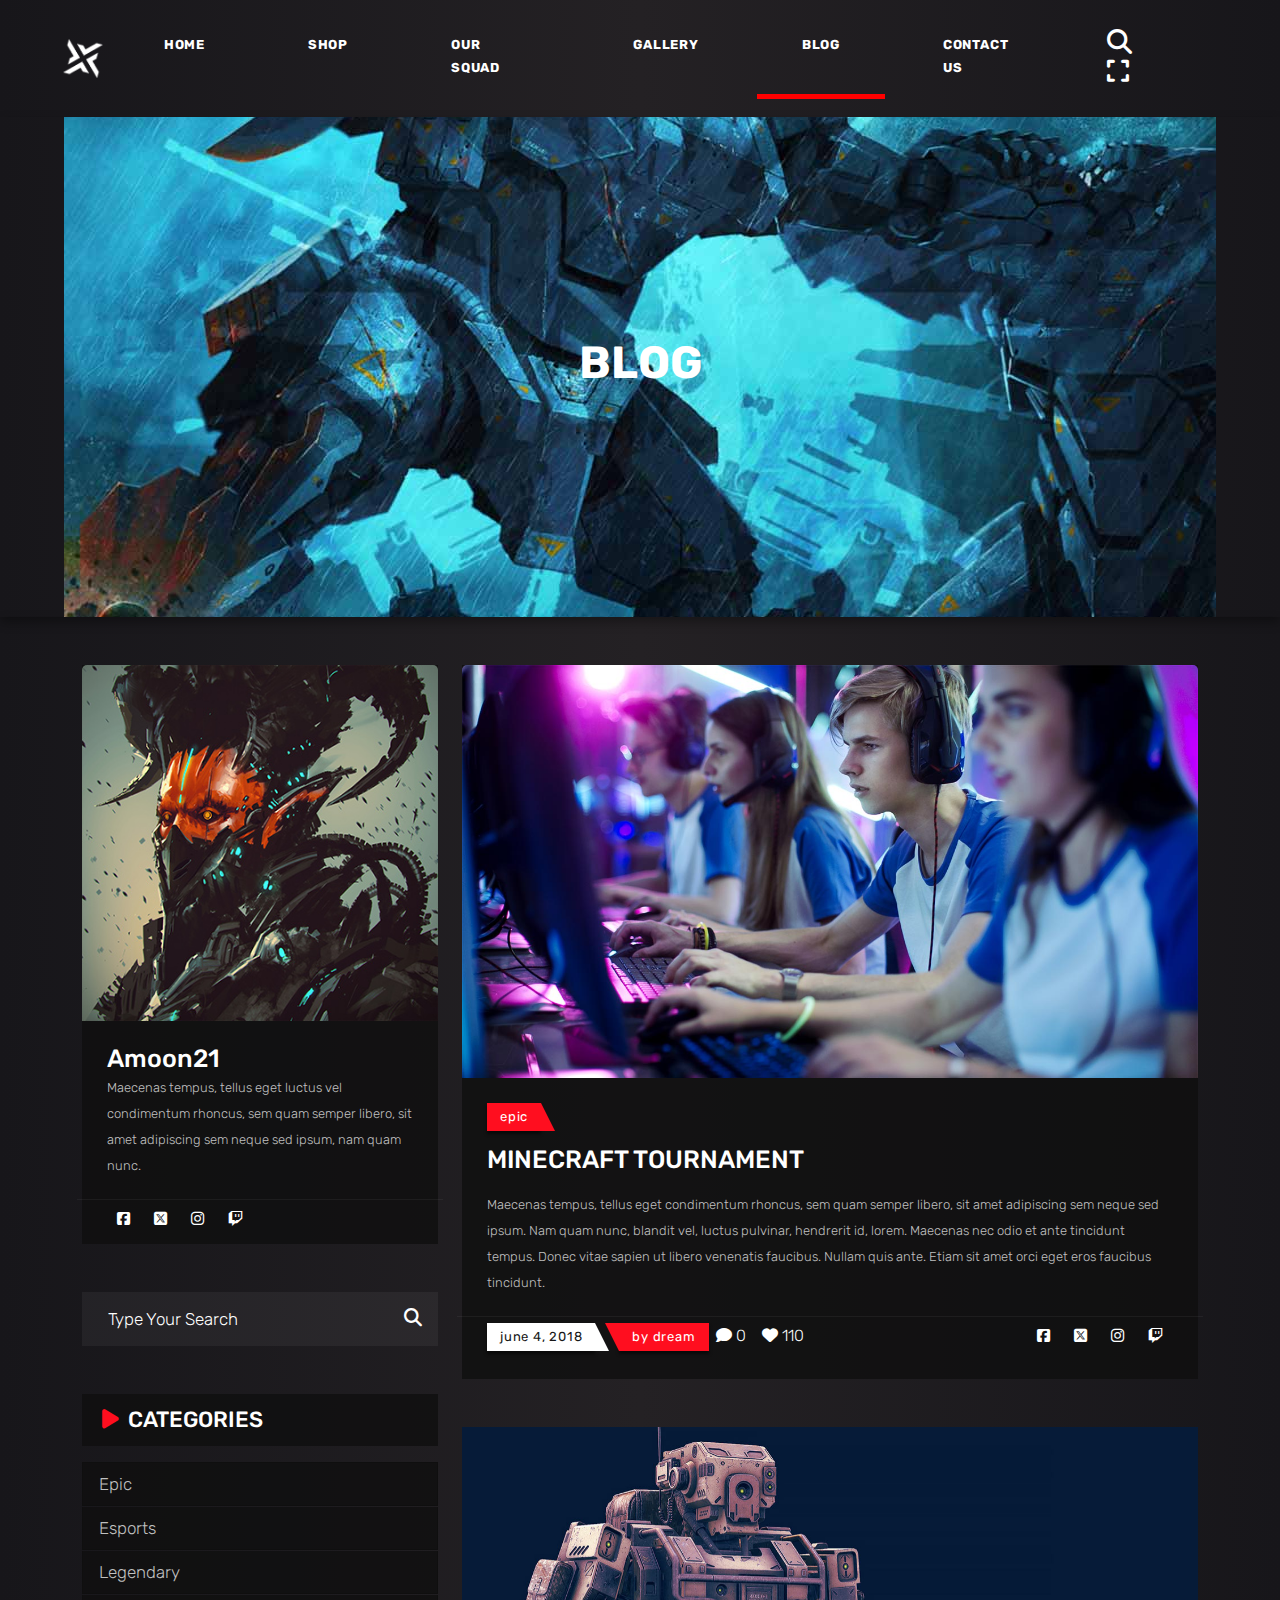
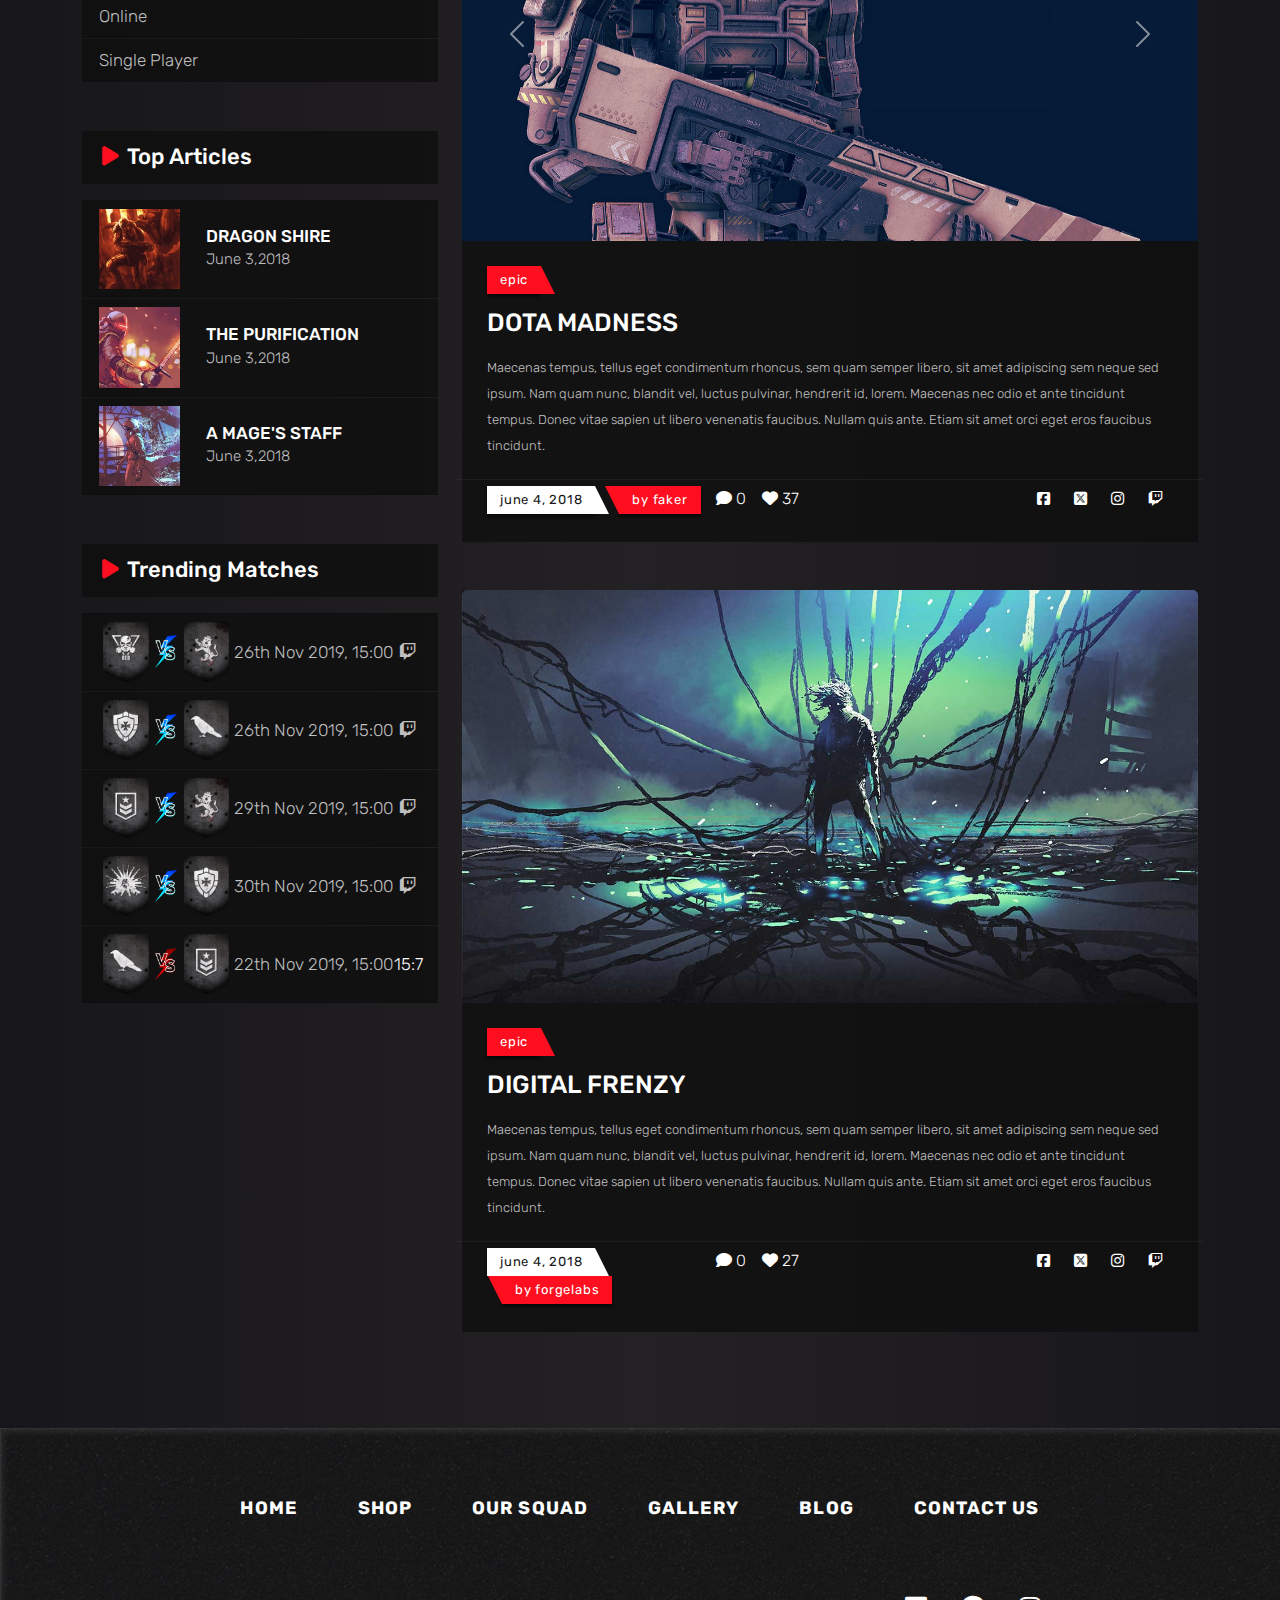
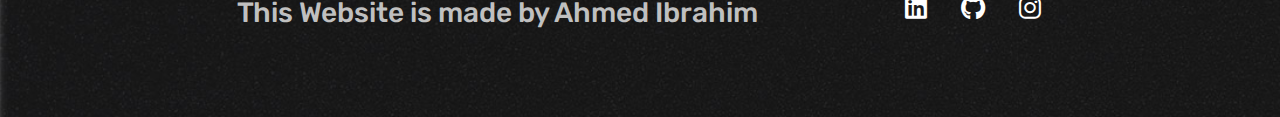
==== blog.html @ 0394d2e0 "Initial commit" ====
<!DOCTYPE html>
<html lang="en">
<head>
    <meta charset="UTF-8">
    <meta name="viewport" content="width=device-width, initial-scale=1.0">
    <meta name="description" content="A website made for every Gamer">
    <meta name="keywords" content="Gaming games Esports VideoGames">
    <link rel="shortcut icon" href="images/Home/logo-header-dark.png" type="image/x-icon">
    <title>Blog-Xcore</title>
    <link rel="stylesheet" href="css/style.css">
</head>
<body>
            <!-- start header -->
            <header class="header" id="header" style="position: static;">
                <nav class="navbar navbar-expand-xl">
                        <a class="navbar-brand" href="index.html">
                            <img src="images/Home/logo-header.png" alt="logo">
                        </a>
                        <button class="navbar-toggler" type="button" data-bs-toggle="collapse"
                            data-bs-target="#navbarSupportedContent" aria-controls="navbarSupportedContent"
                            aria-expanded="false" aria-label="Toggle navigation" id="navbartoggler">
                            <span class="navbar-toggler-icon"></span>
                        </button>
                        <div class="collapse navbar-collapse" id="navbarSupportedContent">
                            <ul class="navbar-nav ms-auto mb-2 mb-lg-0">
                                <li class="nav-item ">
                                    <a class="nav-link active" aria-current="page" href="index.html">Home</a>
                                </li>
                                <li class="nav-item">
                                    <a class="nav-link" href="merch.html">Shop</a>
                                </li>
                                <li class="nav-item">
                                    <a class="nav-link" href="ourteam.html">Our Squad</a>
                                </li>
                                <li class="nav-item">
                                    <a class="nav-link" href="gallery.html">Gallery</a>
                                </li>
                                <li class="nav-item Active">
                                    <a class="nav-link" href="blog.html">BLOG</a>
                                </li>
                                <li class="nav-item">
                                    <a class="nav-link" href="contact.html">contact us</a>
                                </li>
                            </ul>
                            <div class="socail">
                                <a href="#"><i class="fa-solid fa-magnifying-glass" id="Search"></i></a>
                                <a href="#"><i class="fa-solid fa-expand" id="Rotator"></i></a>
                                
                            </div>
                             
                        </div>
                    
                </nav>
            </header>
            <!-- end header -->
    
      <!-- Contact Start -->
        <section class="contact First Second">
            <div class="container-x">
                <div class="container">
                    <div class="head">
                        <div class="row justify-content-center align-items-center">
                            <div class="col">
                                <h2>Blog</h2>
                            </div>
                        </div>
                    </div>
                </div>
            </div>
        </section>
        <!-- Contact End -->


        <!-- Blog Start -->

        <section class="blog py-5">
            <div class="container" id="TheColumn">
                <div class="row">
                    <div class="col-xl-4 col-lg-8 offset-xl-0 offset-lg-2">
                        <div class="members mb-5">
                            <div class="card card-x">
                                <div class="imgholder">
                                    <img src="images/blog/user-img-3.jpg" class="card-img-top" alt="...">
                                </div>
                                
                                <div class="card-body">
                                  <a href="#" class="card-title">Amoon21</a>
                                  <p class="card-text">Maecenas tempus, tellus eget luctus vel condimentum rhoncus, sem quam semper libero, sit amet adipiscing sem neque sed ipsum, nam quam nunc.</p>
                                  <div class="links"><a href="https://www.facebook.com/xXAhmerrasXx/"><i class="fa-brands fa-square-facebook"></i></a>  <a href="https://twitter.com/home"><i class="fa-brands fa-square-x-twitter"></i></a>  <a href="https://www.instagram.com/farres_21/"><i class="fa-brands fa-instagram"></i></a>  <a href="https://www.twitch.tv/"><i class="fa-brands fa-twitch"></i></a></div>
                                </div>
                              </div>

                        </div>

                        <div class="TheSearch mb-5">
                            <input class="search email" type="search" placeholder="type your search">
                            <button type="submit" class="SearchButton"><i class="fa-solid fa-magnifying-glass"></i></button>
                        </div>

                        <div class="Categories">
                            <div class="title">
                                <h3><i class="fa-solid fa-play me-1"></i> CATEGORIES</h3>
                            </div>
                                <div class="body mt-3 mb-5">
                                <ul class="list-group">
                                    <li class="list-group-item">Epic</li>
                                    <li class="list-group-item">Esports</li>
                                    <li class="list-group-item">Legendary</li>
                                    <li class="list-group-item">Online</li>
                                    <li class="list-group-item">Single Player</li>
                                  </ul>
                            </div>
                        </div>
    

                        <div class="Categories Top-Articles">
                            <div class="title">
                                <h3><i class="fa-solid fa-play me-1"></i> Top Articles</h3>
                            </div>

                            <div class="body mt-3 mb-5">
                                <ul class="list-group">
                                    <li class="list-group-item d-flex align-items-center">
                                        <div class="col-3 imghold text-center">
                                            <img src="images/blog/blog-slider-img-1-150x150.jpg" alt="image">
                                        </div>
                                        <div class="col d-flex flex-column justify-content-center text offset-1">
                                            <h4>Dragon Shire</h4>
                                            <p>June 3,2018</p>
                                        </div>

                                    </li>
                                    <li class="list-group-item d-flex align-items-center">
                                        <div class="col-3 imghold text-center">
                                            <img src="images/blog/blog-slider-img-2-150x150.jpg" alt="image">
                                        </div>
                                        <div class="col d-flex flex-column justify-content-center text offset-1">
                                            <h4>The Purification</h4>
                                            <p>June 3,2018</p>
                                        </div>

                                    </li>
                                    <li class="list-group-item d-flex align-items-center">
                                        <div class="col-3 imghold text-center">
                                            <img src="images/blog/blog-slider-img-3-150x150.jpg" alt="image">
                                        </div>
                                        <div class="col d-flex flex-column justify-content-center text offset-1">
                                            <h4>A Mage's Staff</h4>
                                            <p>June 3,2018</p>
                                        </div>

                                    </li>
                                  </ul>
                            </div>

                        </div>

                        <div class="Categories Trending-Matches">
                            <div class="title">
                                <h3><i class="fa-solid fa-play me-1"></i> Trending Matches</h3>
                            </div>

                            <div class="body mt-3 mb-5">
                                <ul class="list-group">
                                    <li class="list-group-item d-flex align-items-center">
                                        <div class="col-2 imghold text-center">
                                            <img src="images/blog/team1-banner.png" alt="image">
                                        </div>
                                        <div class="col-1 imghold text-center">
                                            <img src="images/blog/vs_dark.png" alt="image">
                                        </div>
                                        <div class="col-2 imghold text-center">
                                            <img src="images/blog/team2-banner.png" alt="image">
                                        </div>

                                        <div class="col-6 d-flex flex-column justify-content-center text text-center">
                                            <p>26th Nov 2019, 15:00</p>
                                        </div>

                                        <div class="col text-center">
                                            <i class="fa-brands fa-twitch"></i>
                                        </div>

                                    </li>
                                    <li class="list-group-item d-flex align-items-center">
                                        <div class="col-2 imghold text-center">
                                            <img src="images/blog/team3-banner.png" alt="image">
                                        </div>
                                        <div class="col-1 imghold text-center">
                                            <img src="images/blog/vs_dark.png" alt="image">
                                        </div>
                                        <div class="col-2 imghold text-center">
                                            <img src="images/blog/team4-banner.png" alt="image">
                                        </div>

                                        <div class="col-6 d-flex flex-column justify-content-center text text-center">
                                            <p>26th Nov 2019, 15:00</p>
                                        </div>

                                        <div class="col text-center">
                                            <i class="fa-brands fa-twitch"></i>
                                        </div>

                                    </li>
                                    <li class="list-group-item d-flex align-items-center">
                                        <div class="col-2 imghold text-center">
                                            <img src="images/blog/team7-banner.png" alt="image">
                                        </div>
                                        <div class="col-1 imghold text-center">
                                            <img src="images/blog/vs_dark.png" alt="image">
                                        </div>
                                        <div class="col-2 imghold text-center">
                                            <img src="images/blog/team2-banner.png" alt="image">
                                        </div>

                                        <div class="col-6 d-flex flex-column justify-content-center text text-center">
                                            <p>29th Nov 2019, 15:00</p>
                                        </div>

                                        <div class="col text-center">
                                            <i class="fa-brands fa-twitch"></i>
                                        </div>

                                    </li>
                                    <li class="list-group-item d-flex align-items-center">
                                        <div class="col-2 imghold text-center">
                                            <img src="images/blog/team6-banner.png" alt="image">
                                        </div>
                                        <div class="col-1 imghold text-center">
                                            <img src="images/blog/vs_dark.png" alt="image">
                                        </div>
                                        <div class="col-2 imghold text-center">
                                            <img src="images/blog/team3-banner.png" alt="image">
                                        </div>

                                        <div class="col-6 d-flex flex-column justify-content-center text text-center">
                                            <p>30th Nov 2019, 15:00</p>
                                        </div>

                                        <div class="col text-center">
                                            <i class="fa-brands fa-twitch"></i>
                                        </div>

                                    </li>
                                    <li class="list-group-item d-flex align-items-center">
                                        <div class="col-2 imghold text-center">
                                            <img src="images/blog/team4-banner.png" alt="image">
                                        </div>
                                        <div class="col-1 imghold text-center">
                                            <img src="images/blog/vs_finished.png" alt="image">
                                        </div>
                                        <div class="col-2 imghold text-center">
                                            <img src="images/blog/team7-banner.png" alt="image">
                                        </div>

                                        <div class="col-6 d-flex flex-column justify-content-center text text-center">
                                            <p>22th Nov 2019, 15:00</p>
                                        </div>

                                        <div class="col text-center">
                                            <p style="color: white;">15:7</p>
                                        </div>

                                    </li>

                                  </ul>
                            </div>

                        </div>



                    </div>



                    <div class="col-xl-8">
                        <div class="members members-x mb-5">
                            <div class="card card-x mb-5">
                                <div class="imgholder">
                                    <img src="images/blog/blog-1-img-3.jpg" class="card-img-top" alt="...">
                                </div>
                                
                                <div class="card-body">
                                    <div class="Displayer mb-3">
                                        <a href="#" class="btn btn-primary WATCH-btn" id="Epic">Epic</a>
                                    </div>
                                  <a href="#" class="card-title">MINECRAFT TOURNAMENT</a>
                                  <p class="card-text mt-3">Maecenas tempus, tellus eget condimentum rhoncus, sem quam semper libero, sit amet adipiscing sem neque sed ipsum. Nam quam nunc, blandit vel, luctus pulvinar, hendrerit id, lorem. Maecenas nec odio et ante tincidunt tempus. Donec vitae sapien ut libero venenatis faucibus. Nullam quis ante. Etiam sit amet orci eget eros faucibus tincidunt. </p>
                                  <div class="links bloglinks d-flex">
                                    <div class="Displayer col-xl-4 col-lg-6 mb-3">
                                        <a href="#" class="btn btn-primary WATCH-btn">June 4, 2018</a>
                                        <a href="#" class="btn btn-primary WATCH-btn2">by Dream</a>
                                    </div>
                                    <div class="col-xl-4 col-lg-3 d-flex likes mb-2">
                                        <p class="me-3"><i class="fa-solid fa-comment me-1"></i>0</p>
                                        <p><i class="fa-solid fa-heart me-1"></i>110</p>
                                    </div>
                                    <div class="col-xl-4 col-lg-3 text-end social">
                                        <a href="https://www.facebook.com/xXAhmerrasXx/"><i class="fa-brands fa-square-facebook"></i></a>  <a href="https://twitter.com/home"><i class="fa-brands fa-square-x-twitter"></i></a>  <a href="https://www.instagram.com/farres_21/"><i class="fa-brands fa-instagram"></i></a>  <a href="https://www.twitch.tv/"><i class="fa-brands fa-twitch"></i></a>
                                    </div>
                                </div>
                                </div>
                              </div>

                              <div class="card card-x mb-5">
                                <div class="imgholder">
                                    <div id="carouselExample" class="carousel slide">
                                        <div class="carousel-inner">
                                          <div class="carousel-item active">
                                            <img src="images/blog/blog-1-img-6.jpg" class="d-block w-100" alt="...">
                                          </div>
                                          <div class="carousel-item">
                                            <img src="images/blog/blog-1-img-2.jpg" class="d-block w-100" alt="...">
                                          </div>
                                        </div>
                                        <button class="carousel-control-prev" type="button" data-bs-target="#carouselExample" data-bs-slide="prev">
                                          <span class="carousel-control-prev-icon" aria-hidden="true"></span>
                                          <span class="visually-hidden">Previous</span>
                                        </button>
                                        <button class="carousel-control-next" type="button" data-bs-target="#carouselExample" data-bs-slide="next">
                                          <span class="carousel-control-next-icon" aria-hidden="true"></span>
                                          <span class="visually-hidden">Next</span>
                                        </button>
                                      </div>                                </div>
                                
                                <div class="card-body">
                                    <div class="Displayer mb-3">
                                        <a href="#" class="btn btn-primary WATCH-btn" id="Epic">Epic</a>
                                    </div>
                                  <a href="#" class="card-title">DOTA MADNESS</a>
                                  <p class="card-text mt-3">Maecenas tempus, tellus eget condimentum rhoncus, sem quam semper libero, sit amet adipiscing sem neque sed ipsum. Nam quam nunc, blandit vel, luctus pulvinar, hendrerit id, lorem. Maecenas nec odio et ante tincidunt tempus. Donec vitae sapien ut libero venenatis faucibus. Nullam quis ante. Etiam sit amet orci eget eros faucibus tincidunt. </p>
                                  <div class="links bloglinks d-flex">
                                    <div class="Displayer col-xl-4 col-lg-6 col-md-7 mb-3">
                                        <a href="#" class="btn btn-primary WATCH-btn">June 4, 2018</a>
                                        <a href="#" class="btn btn-primary WATCH-btn2">by FAKER</a>
                                    </div>
                                    <div class="col-xl-4 col-lg-3 col-md-2 d-flex likes mb-2">
                                        <p class="me-3"><i class="fa-solid fa-comment me-1"></i>0</p>
                                        <p><i class="fa-solid fa-heart me-1"></i>37</p>
                                    </div>
                                    <div class="col-xl-4 col-lg-3 text-end social">
                                        <a href="https://www.facebook.com/xXAhmerrasXx/"><i class="fa-brands fa-square-facebook"></i></a>  <a href="https://twitter.com/home"><i class="fa-brands fa-square-x-twitter"></i></a>  <a href="https://www.instagram.com/farres_21/"><i class="fa-brands fa-instagram"></i></a>  <a href="https://www.twitch.tv/"><i class="fa-brands fa-twitch"></i></a>
                                    </div>
                                </div>
                                </div>
                              </div>

                              <div class="card card-x mb-5">
                                <div class="imgholder">
                                    <img src="images/blog/blog-1-img-1.jpg" class="card-img-top" alt="...">
                                </div>
                                
                                <div class="card-body">
                                    <div class="Displayer mb-3">
                                        <a href="#" class="btn btn-primary WATCH-btn" id="Epic">Epic</a>
                                    </div>
                                  <a href="#" class="card-title">DIGITAL FRENZY</a>
                                  <p class="card-text mt-3">Maecenas tempus, tellus eget condimentum rhoncus, sem quam semper libero, sit amet adipiscing sem neque sed ipsum. Nam quam nunc, blandit vel, luctus pulvinar, hendrerit id, lorem. Maecenas nec odio et ante tincidunt tempus. Donec vitae sapien ut libero venenatis faucibus. Nullam quis ante. Etiam sit amet orci eget eros faucibus tincidunt. </p>
                                  <div class="links bloglinks d-flex">
                                    <div class="Displayer col-xl-4 col-lg-6 mb-3">
                                        <a href="#" class="btn btn-primary WATCH-btn">June 4, 2018</a>
                                        <a href="#" class="btn btn-primary WATCH-btn2">by ForgeLabs</a>
                                    </div>
                                    <div class="col-xl-4 col-lg-3 d-flex likes mb-2">
                                        <p class="me-3"><i class="fa-solid fa-comment me-1"></i>0</p>
                                        <p><i class="fa-solid fa-heart me-1"></i>27</p>
                                    </div>
                                    <div class="col-xl-4 col-lg-3 text-end social">
                                        <a href="https://www.facebook.com/xXAhmerrasXx/"><i class="fa-brands fa-square-facebook"></i></a>  <a href="https://twitter.com/home"><i class="fa-brands fa-square-x-twitter"></i></a>  <a href="https://www.instagram.com/farres_21/"><i class="fa-brands fa-instagram"></i></a>  <a href="https://www.twitch.tv/"><i class="fa-brands fa-twitch"></i></a>
                                    </div>
                                </div>
                                </div>
                              </div>


                        </div>

                    </div>
                </div>
            </div>
        </section>

        <!-- Blog End -->


                                    <!-- Footer start -->
                                    <footer>
                                        <div class="container py-5">
                                            <div class="row flex-column align-items-center BigHold">
                                                <div class="col-xxl-8 col-xl-10 -offset-xl-2 offset-lg-0 col-lg-12 mb-3 text-center">
                                                    <div class="links text-center d-flex justify-content-center mb-3">
                                                        <div class="link">
                                                            <a href="index.html">Home</a>
                                                        </div>
                                                        <div class="link">
                                                            <a href="merch.html">Shop</a>
                                                        </div>
                                                        <div class="link">
                                                            <a href="ourteam.html">Our Squad</a>
                                                        </div>
                                                        <div class="link">
                                                            <a href="gallery.html">Gallery</a>
                                                        </div>
                                                        <div class="link">
                                                            <a href="blog.html">Blog</a>
                                                        </div>
                                                        <div class="link">
                                                            <a href="contact.html">Contact Us</a>
                                                        </div>
                                                    </div>
                                                </div>
                            
                                                <div class="col-lg-12 downbord py-3">
                                                    <div class="row justify-content-center">
                                                        <div class="col-lg-8 footext text-center mb-3"> <h3>This Website is made by <a href="https://www.facebook.com/xXAhmerrasXx/">Ahmed Ibrahim</a></h3> </div>
                                                        <div class="col-lg-3 footicon"><a href="https://www.linkedin.com/in/ahmed-ibrahim-167294250/"><i class="fa-brands fa-linkedin"></i></a> <a href="https://github.com/Ahmed-ibrahim21"><i class="fa-brands fa-github"></i></a> <a href="https://www.instagram.com/farres_21/"><i class="fa-brands fa-instagram"></i></a></div>
                                                    </div>
                                                </div>
                                            </div>
                                        </div>
                                    </footer>
                                    <!-- Footer End -->
                            
        








    <script src="js/bootstrap.bundle.min.js"></script>
    <script src="js/wow.min.js"></script>
    <script>
        new WOW().init();
        </script>
    <script src="js/main.js"></script>    
</body>
</html>
---- css/style.css ----
@import url('bootstrap.min.css');
@import url('animate.css');
@import url('https://fonts.googleapis.com/css2?family=Press+Start+2P&family=Rubik:ital,wght@0,300;0,400;0,500;0,600;0,700;0,800;0,900;1,300;1,400;1,500;1,600;1,700;1,800;1,900&display=swap');
@import url('https://cdnjs.cloudflare.com/ajax/libs/font-awesome/6.4.2/css/all.min.css');
@import url('responsive.css');


img{
    width: 100%;
}

body{
    font-family: 'Rubik', sans-serif;
    background: linear-gradient(to right,#17161a, #242124 50% ,#17161a);
        line-height: 26px;
    font-weight: 300;
    color: silver;
}


.container-x {
    width: 75%;
    margin: auto;
}

::selection{
    background-color: red;
    color: black;
}

::-webkit-scrollbar{
    background-color: white;
    width: 5px;
}
::-webkit-scrollbar-thumb{
    background-color: #ff0e1f;
    width: 6px;
}

::-webkit-scrollbar-track{
    background-color: #171717;
}


a{
    text-decoration: none;
}

.header {
    background-color: transparent;
    padding: 10px 63px;
    position: absolute;
    top: 0;
    left: 0;
    right: 0;
    z-index: 11;
}
.header .navbar .navbar-brand img {
    max-width: 40px;
}

.navbar-expand-xl .navbar-nav{
    height: 100%;
}

.navbar-expand-xl .navbar-nav .nav-item{
    padding: 15px;
    margin-right: 13px;
    transition: all .7s;
    border-width: thick;
    border-bottom: 5px solid transparent;
}

.navbar-expand-xl .navbar-nav .Active{
    border-bottom: 5px solid red;

}



.navbar-expand-xl .navbar-nav .nav-item:hover{
    border-color: red;
}

.navbar-expand-xl .navbar-nav .nav-link {
    color: #fff;
    font-size: 13px;
    font-weight: 500;
   padding: 0 30px;
   line-height: 23px;
   letter-spacing: 0.06em;
   text-transform: uppercase;
   height: 100%;
   font-weight: 700;
}
.header .navbar .socail a{
    color: #fff;
    padding: 0 20px;
    font-size: 25px;
}

#Search{
    transition: all .8s;
}

#Rotator {
    transition: all .8s;
}

#Search:hover{
    color: red;
}

#Rotator:hover{
    transform: rotateZ(-180deg);
}

/* Home sec */



.home {
    height: 100vh;
    background-image: url(../images/Home/1.jpg);
    background-size: cover;
    display: flex;
    align-items: center;
    justify-content: center;
    position: relative;
    z-index: 1;
}

.home .textHome {
    text-align: center;
    color: #fff;
}
.home .textHome h1 {
    text-transform: uppercase;
    font-size: 100px;   
    font-weight: 700;
}

.home .textHome img{
    max-width: 18%;


}
.home .textHome p {
    font-size: 18px;
    margin: 10px 0;
}

.home .textHome .main-btn{
    color: #fff;
    background-color: #ff0e1f;
    border: 1px solid transparent;
    font-size: 13px;
    line-height: 2em;
    letter-spacing: .06em;
    font-weight: 700;
    text-transform: uppercase;
    padding: 13px 46px;
    cursor: pointer;
    position: relative;
    border-radius: 0;
    box-shadow: 0 3px 3px 0 rgba(1,1,1,.55);
    margin-top: 25px;
    transition: all .5s;
}


 
.home .textHome .main-btn::before {
    content: "";
    position: absolute;
    top: -1px;
    left: -15px;
	width: 0;
	height: 0;
	border-top: 54px solid #ff0e1f;
	border-left: 15px solid transparent;
    transition: all .5s;
}
 
.home .textHome .main-btn::after {
    content: "";
    position: absolute;
    top: -1px;
    right: -15px;
	width: 0;
	height: 0;
	border-top: 54px solid #ff0e1f;
	border-right: 15px solid transparent;
    transition: all .5s;
}

.home .textHome .main-btn:hover{
    filter: drop-shadow(3px 3px 20px rgba(255, 14, 31, .7));}
.home .textHome .main-btn:hover::before{
    filter: drop-shadow(3px 3px 20px rgba(255, 14, 31, .7));
}

.home .textHome .main-btn:hover::after{
    filter: drop-shadow(3px 3px 20px rgba(255, 14, 31, .7));

}

/* dangerzone sec */
section{
    box-shadow: 0 5px 10px 0 rgba(0,0,0,.35);
}

.dangerzone .container-x{
    background-image: url(../images/Home/h3-parallax-img-1.jpg);
    background-position: 50% center;
    background-size: cover;
    background-repeat: no-repeat;
    background-color: transparent;
    background-attachment: fixed;
    overflow: hidden;
}
.dangerzone .title h3{
    color: #fff;
    font-weight: 700;
    text-transform: uppercase;
    font-size: 54px;
    line-height: 1.11em;
}

.dangerzone .body p{
    margin-top: 18px;
    display: block;
    font-size: 17px;
    margin: 25px 0px;
}

.dangerzone .buttons .danger-btn{
    color: #fff;
    background-color: #ff0e1f;
    border: 1px solid transparent;
    font-size: 13px;
    padding: 13px 44px;
    font-weight: 700;
    text-transform: uppercase;
    transition: .5s cubic-bezier(.22,.61,.36,1);
}

.dangerzone .container-x .offset-2x{
    padding-top: 210px !important;
    padding-bottom: 220px !important;
}

.dangerzone .buttons .danger-btn:hover {
    filter: drop-shadow(3px 3px 20px rgba(255, 14, 31, .7));
}

.dangerzone .buttons #Downloadbtn{
    background-color: transparent;
    color: #ff0e1f ;
    border-color: #ff0e1f;
    transition: all .5s;
}

.dangerzone .buttons #Downloadbtn:hover{
    filter: drop-shadow(3px 3px 20px rgba(255, 14, 31, .7));
    color: white;
    background-color: #ff0e1f;
}
/* watchanlearn */

.watchanlearn .container-x{
    background-image: url(../images/Home/h3-parallax-img-2.jpg);
    background-position: 50% center;
    background-size: cover;
    background-repeat: no-repeat;
    background-color: transparent;
    background-attachment: fixed;
    overflow: hidden;
}

.watchanlearn .title h3{
    color: #fff;
    font-weight: 700;
    text-transform: uppercase;
    font-size: 54px;
    line-height: 1.11em;
}


.watchanlearn .container-x .coco{
    padding-top: 147px !important;
    padding-bottom: 174px !important;
    margin-right: 13.33333%;
    padding-left: 0 !important;
     padding-right: 0 !important;
}

.watchanlearn .body{
    background-color: #00000032;
}

.watchanlearn .links .WATCH-btn{
    color: #fff;
    background-color: #17161a;
    border: 1px solid transparent;
    font-size: 13px;
    line-height: 2em;
    letter-spacing: .06em;
    font-weight: 700;
    text-transform: uppercase;
    padding: 13px 46px;
    cursor: pointer;
    position: relative;
    border-radius: 0;
    box-shadow: 0 3px 3px 0 rgba(1,1,1,.55);
    transition: all .5s;
}

.watchanlearn .links .WATCH-btn2{
    margin-left: 13px !important;
}

.watchanlearn .btn-group{
    display: block !important;
}



 
.watchanlearn .links .WATCH-btn2::before {
    content: "";
    position: absolute;
    top: -1px;
    left: -15px;
	width: 0;
	height: 0;
	border-top: 54px solid #17161a;
	border-left: 15px solid transparent;
    transition: all .5s;
}
 
.watchanlearn .links .WATCH-btn::after {
    content: "";
    position: absolute;
    top: -1px;
    right: -15px;
	width: 0;
	height: 0;
	border-bottom: 54px solid #17161a;
	border-right: 15px solid transparent;
    transition: all .5s;

}

.watchanlearn .links .active{
    background-color: #ff0e1f;
}

.watchanlearn .links .active::after{
    border-bottom-color: #ff0e1f;
}


.watchanlearn .links .WATCH-btn:hover{
    background-color: #ff0e1f;
}

.watchanlearn .links .WATCH-btn2:hover::before{
    border-top-color:  #ff0e1f;
}

.watchanlearn .links .WATCH-btn:hover::after{
    border-bottom-color: #ff0e1f;
}
.watchanlearn .Displayer .imgHolder{
    position: relative;
}

.watchanlearn .iconawy{
    color: #fff;
    font-size: 64px;
    line-height: 1;
    background-color: transparent;
    position: absolute;
    z-index: 1;
    left: 50%;
    top: 40%;
}

.watchanlearn .Displayer .text{
    position: absolute;
    bottom: 0;
    left: 0;
    color: white;
    background-color: rgba(0, 0, 0, 0.508);
    z-index: 1;
    height: 40%;
    width: 66%;
    padding: 30px;

}

.watchanlearn .Displayer .text h3{
   margin: 0 0 10px;
   color: #fff;
   font-weight: 700;
   font-size: 22px;
    line-height: 1.36em;
    position: relative;
    transition: all .5s;
}

.watchanlearn .Displayer .text h3::before{
    content: '';
    position: absolute;
    bottom: calc(50% - 1px);
    height: 3px;
    width: 18px;
    left: -30px;
    background-color: #ff0e1f;
    transform: skewX(15deg);
    opacity: 0;
    transition: all .5s;
}

.watchanlearn .Displayer{
    overflow: hidden;
}

.watchanlearn .Displayer:hover .text h3::before{
    opacity: 1;
}

.watchanlearn .Displayer:hover .text h3{
    transform: translateX(30px);
}

.watchanlearn .Displayer .imgHolder a img{
    transition: all .5s;
}


.watchanlearn .Displayer:hover .imgHolder a img{
    transform: scale(1.1);
}

.watchanlearn .Displayer .WATCH-btn,.WATCH-btn2{
    color: #171717;
    background-color: #fff;
    border: 1px solid transparent;
    font-size: 13px;
    margin-right: 5px;
    padding: 0 12px;
    line-height: 2em;
    letter-spacing: .06em;
    text-transform: lowercase;
    cursor: pointer;
    position: relative;
    border-radius: 0;
    box-shadow: 0 3px 3px 0 rgba(1,1,1,.55);
    transition: all .5s;
}

.watchanlearn .Displayer .WATCH-btn2{
    margin-left: 15px !important;
    color: #fff;
    background-color: #ff0e1f;
}



 
.watchanlearn .Displayer .WATCH-btn2::before {
    content: "";
    position: absolute;
    top: -1px;
    left: -15px;
	width: 0;
	height: 0;
	border-top: 28px solid #ff0e1f;
	border-left: 14px solid transparent;
    transition: all .5s;
}
 
.watchanlearn .Displayer .WATCH-btn::after {
    content: "";
    position: absolute;
    top: -1px;
    right: -15px;
	width: 0;
	height: 0;
    border-bottom: 28px solid #fff;
    border-right: 14px solid transparent;
    transition: all .5s;
}


.watchanlearn .Displayer .WATCH-btn2:hover{
    border-color: #ff0e1f;
}

/* dear section */

.dear .row{
    padding: 262px 90px 268px !important;
}

.dear .container-x
{
    background-image: url(../images/Home/h3-parallax-img-3.jpg);
    background-position: 50% center;
    background-size: cover;
    background-repeat: no-repeat;
    background-color: transparent;
    background-attachment: fixed;
    overflow: hidden;
        box-shadow: 0 5px 10px 0 rgba(0,0,0,.35);
}

.dear .title h3{
    color: #fff;
    font-weight: 700;
    text-transform: uppercase;
    font-size: 80px;
    line-height: 1.05em;
}

.dear .imgholder{
    text-align: center;
}

.dear .imgholder img{
    width: 15%;
    text-align: center;
}

.dear .body p{
    color: #ffffff;
    margin-top: 17px;
    font-size: 17px;
    margin: 25px 0 0;
}

/* news section */


.news{
    padding: 200px 0;
}


.news .email{
    padding: 16px 25px;
    font-family: Rubik,sans-serif;
    font-size: 17px;
    line-height: 20px;
    font-weight: inherit;
    color: #fff;
    background-color: rgba(255,255,255,.05);
    border: 1px solid transparent;
    border-radius: 0;
    outline: 0;
    cursor: text;
    transition: border-color .2s ease-in-out;
}

.news .email::placeholder{
    color: #fff;
    text-transform: capitalize;
    font-size: 17px;
}

.news .email:focus{
    border-color: transparent;
    border-bottom-color: #ff0e1f;
    box-shadow: none;
}

.news .Subscribe:active{
    background-color: #ff0e1f;
    border-color: #ff0e1f;
}


.news .head h2{
    margin: 20px 0;
    color: #fff;
    font-weight: 700;
    text-transform: uppercase;
    font-size: 54px;
    line-height: 1.11em;
}

.news .Subscribe{
    position: relative;
    display: inline-block;
    vertical-align: middle;
    width: auto;
    margin: 0;
    font-family: inherit;
    font-size: 13px;
    line-height: 2em;
    letter-spacing: .06em;
    font-weight: 700;
    text-transform: uppercase;
    border-radius: 0;
    padding: 13px 44px;
    color: #fff;
    background-color: #ff0e1f;
    border: 1px solid transparent;
    cursor: pointer;
    transition: .5s cubic-bezier(.22,.61,.36,1);
}

.news .Subscribe:hover{
    filter: drop-shadow(3px 3px 20px rgba(255, 14, 31, .7));
}

/* specs section */

.specs .container-x{
    background-image: url(../images/Home/h3-parallax-img-4.jpg);
    background-position: 50% center;
    background-repeat: no-repeat;
    background-color: transparent;
    background-attachment: fixed;
    overflow: hidden;
}
.specs .offset-1{
    padding-top: 200px !important;
    padding-bottom: 200px !important; 
}

.specs .btn-group{
    position: relative !important;
    display: inline-flex !important;
    vertical-align: middle !important;
}

#TheCollapesd {
    background-color: #00000032 !important;
    padding: 40px 38px 54px !important;
    border-radius: 0;
    line-height: 26px;
    font-weight: 300;
}

.specs .title h3{
    font-size: 45px;
    line-height: 1.13em;
}

/* --------------Contact Page------------------- */

.contact .container-x{
    height: 500px;
    background-image: url(../images/contact/p3-title-img-1.jpg);
    background-position: center;
    background-attachment: fixed;
    background-repeat: no-repeat;
    background-position-y: top;
}

.contact .container{
    height: 100%;
}

.contact .container .head{
    height: 100%;
}

.contact .container .head .row{
    height: 100%;
}



.contact .head h2{
    text-align: center;
    color: #fff;
    font-weight: 700;
    text-transform: uppercase;
    font-size: 45px;
    line-height: 1.13em;
}



/* section 2 contact page */

.question {
    box-shadow: none;
}

.question .left-half h3{
    color: #fff;
    font-weight: 700;
    text-transform: uppercase;
    font-size: 35px;
    line-height: 1.17em;
}

.question .left-half img{
    width: 30%;
}

.question .left-half h4{
    font-size: 13px;
    line-height: 26px;
    font-weight: 300;
    text-transform: lowercase;
    color: rgba(255,255,255,0.3);
}

.question .left-half .row a i{
    padding: 0 15px;
    color: #fff;
    transition: all .5s;
}

.question .left-half .row a i:hover{
    color: #ff0e1f;
}


.question .danger-btn{
    width: 100%;
    color: #fff;
    background-color: #ff0e1f;
    border: 1px solid transparent;
    font-size: 13px;
    padding: 13px 44px;
    font-weight: 700;
    text-transform: uppercase;
    transition: .5s cubic-bezier(.22,.61,.36,1);
}

.question .danger-btn:hover {
    filter: drop-shadow(3px 3px 20px rgba(255, 14, 31, .7));
}


.question .email{
    padding: 16px 25px;
    font-family: Rubik,sans-serif;
    font-size: 17px;
    line-height: 20px;
    font-weight: inherit;
    color: #fff;
    background-color: rgba(255,255,255,.05);
    border: 1px solid transparent;
    border-radius: 0;
    outline: 0;
    cursor: text;
    transition: border-color .2s ease-in-out;
}

.question .email2{
    height: 160px;
}


.question .email::placeholder{
    color: #fff;
    text-transform: capitalize;
    font-size: 17px;
}

.question .email:focus{
    border-color: transparent;
    border-bottom-color: #ff0e1f;
    box-shadow: none;
}

.question .Subscribe:active{
    background-color: #ff0e1f;
    border-color: #ff0e1f;
}

/* map section */

.map {
    box-shadow: none;
}

.map iframe{
    width: 100%;
    height: 500px;
}

.map .map2{
    -webkit-filter: brightness(70%);
    -moz-filter : grayscale(100%);
    -o-filter : grayscale(100%);
    filter: grayscale(100%);
}

 /* Our Squad Page */

 .Squad .container-x{
        height: 500px;
        background-image: url(../images/OurSquad/p5-title-img-1.jpg);
        background-position: center;
        background-attachment: fixed;
        background-repeat: no-repeat;
        background-position-y: top;
 }

 .members .card{
    border: none;
    background: rgba(15,15,15,.8);
    border-radius: 0;
    width: 90%;
 }

 .members .card .card-body{
    padding: 25px;
    padding-bottom: 3px;
 }

 .members .card .card-body .card-title{
    color: #fff;
    margin: 20px 0;
    font-size: 25px;
    font-weight: 500;
    transition: all .5s;
 }

 .members .card .card-body .card-text{
    font-size: 13px;
    color: silver;
 }

 .members .card .card-body .links{
    border-top: 1px solid rgba(255,255,255,.05);
    margin: 20px -30px 9px;
    padding-top: 6px;
    padding-left: 30px;
    padding-right: 30px;
 }


    .members .card .card-body .links a i{
        padding: 5px 10px 0px 10px;
        color: #fff;
        font-size: 15px;
        transition: all.5s;
    }

    .members .card .imgholder{
        overflow: hidden;
    }

     .members .card .imgholder img{
        transition: all .8s;
     }

    .members .card .imgholder img:hover{
        transform: scale(1.05);
        cursor: pointer;
    }

    .members .card .card-title:hover{
        color: #ff0e1f;
    }

    .members .card .card-body .links a i:hover{
        color: #ff0e1f;
    }

     /* merch Page */

     .heading{
        background-color: #333133;
        box-shadow: 15px 15px 21px 0px rgba(1, 1, 1, 0.3);
     }


     .heading .headholder{
        height: 150px;
     }

     .heading .headholder h3{
        color: #fff;
        font-weight: 700;
        text-transform: uppercase;
        font-size: 45px;
        line-height: 1.13em;
    }

    /* Popular Section */

    .Popular .card3{
        margin-bottom: 30px;
      }
      
      
      
      .Popular .card3 .text{
        padding: 0 15px;
        margin-top: 10px;
        line-height: 1.6;
      }
      
      .Popular .card3 .text h2{
        color: white;
        font-weight: 700;
        font-size: 22px;
        margin-bottom: 12px;
        text-transform: uppercase;
        font-weight: 700;
      }

      .Popular .card3 .text h4{
        color: #fff;
        font-weight: 700;
        font-size: 23px;
      }
      
      .Popular .card3 .text p{
        color: white;
          font-size: 13px;
          font-weight: 500;
          display: block;
      }
      .Popular .card3 .cardimg {
        position: relative;
        overflow: hidden;
        margin-bottom: 19px;
      }
      
      .Popular .card3 i{
        position: absolute;
        color: #333333;
        font-size: 30px;
        top: 18px;
        right: 18px;
        opacity: 0;
        transition: all .5s;
      }

      .Popular .card3 .sticky{
        position: absolute;
        background-color: rgba(255,255,255,.5);
        display: flex;
        justify-content: center;
        align-items: center;
        color: #000;
        top: 0px;
        left: 0px;
        padding: 5px 15px;
      }

      .Popular .card3 .sticky h4{
        font-size: 14px;
        text-transform: uppercase;
        font-weight: 700;
        margin: 0;
    }
      
      .Popular .card3:hover i{
        opacity: 1;
      }
      
      #discount{
        color: silver;
      }
      
      .Popular .card3 .cardimg .btnx{
        position: absolute;
        bottom: 0;
        width: 100%;
        transform: translateY(95%);
        transition: all .5s;
      }
      
      
      
      .Popular .card3 .cardimg .btnx button{
        display: block;
        width: 100%;
        border: none;
        background-color: #ff0e1eaa;
        padding: 10px 24px;
        font-size: 16px;
        cursor: pointer;
        text-align: center;
        color: white;
      }
      
      .Popular .card3:hover .cardimg .btnx{
        transform: translateY(0px);
      }
      
      .Popular .header h2{
        text-align: center;
        color: #000;
          font-size: 48px;
          font-weight: 700;
          line-height: 1;
      }
      
      .Popular .header p{
        text-align: center;
          color: #777;
          font-size: 16px;
          line-height: 30px;
          margin-bottom: 15px;
          font-weight: normal;
      }
      
      .Popular .header {
        margin: 20px;
      }
      
      .Popular .TheButton{
        margin-bottom: 60px;
        padding: 16px 29px;
        border-radius: 0;
        text-transform: uppercase;
        color: #fff;
        font-size: 16px;
        font-weight: 600;
        letter-spacing: 0.03em;
        background: #ff0e1f;
        position: relative;
        overflow: hidden;
        transition: all .5s;
        z-index: 1;
        border: none !important;
      }
      
      .Popular .TheButton::before{
        content: "";
        width: 0%;
        height: 100%;
        position: absolute;
        inset: 0;
        z-index: -1;
        transition: all .4s linear;
        transition-timing-function: cubic-bezier(0.5, 1.6, 0.4, 0.7);
        background: #4a4a4b;
      }
      
      .Popular .TheButton:hover::before{
        width: 100%;
      }
      
      .Popular .button{
        text-align: center;
        margin: 30px;
      }
      

      /* Gallery Page */

      .First .container-x{
        background-image: url(../images/Gallery/p1-title-img.jpg);
      }

      /* Gallery Section */

      .gallery .galimg{
        position: relative;
        overflow: hidden;
      }

      .gallery .galimg .overlay{
        position: absolute;
        width: 100%;
        height: 100%;
        inset: 0;
        background-color: #0000005e;
        opacity: 0;
        transition: all .5s;
      }

      
      .gallery .galimg:hover .overlay{
        opacity: 1;
      }

      .gallery .galimg .overlay h4{
        color: #fff;
        font-size: 24px;
        font-weight: 700;
        text-transform: uppercase;
      }

      .gallery .galimg .overlay a{
        color: #fff;
        transition: all .5s;
      }

      .gallery .galimg .overlay a:hover{
        color: #ff0e1f;
      }




      /* Blog Page */

      .Second .container-x{
        background-image: url(../images/blog/blog-title-img-1-1.jpg);
      }

      .TheSearch{
        position: relative;
      }

      .TheSearch .search{
        position: relative;
        width: 100%;
      }

      .TheSearch .SearchButton{
        position: absolute;
        top: 12px;
        right: 10px;
        color: #fff;
        border: none;
        background-color: transparent;
        font-size: 18px;
        z-index: 1;
      }

      .TheSearch .email{
        padding: 16px 25px;
        font-family: Rubik,sans-serif;
        font-size: 17px;
        line-height: 20px;
        font-weight: inherit;
        color: #fff;
        background-color: rgba(255,255,255,.05);
        border: 1px solid transparent;
        border-radius: 0;
        outline: 0;
        cursor: text;
        transition: border-color .2s ease-in-out;
    }
    
    .TheSearch .email::placeholder{
        color: #fff;
        text-transform: capitalize;
        font-size: 17px;
    }
    
    .TheSearch .email:focus{
        border-color: transparent;
        border-bottom-color: #ff0e1f;
        box-shadow: none;
    }
    
    .TheSearch .Subscribe:active{
        background-color: #ff0e1f;
        border-color: #ff0e1f;
    }
    
    .members .card-x{
        width: 100%;
    }


    .Categories .title h3{
        margin: 0;
        color: #fff;
        font-size: 22px;
    }


    .Categories .title{
        padding: 13px 20px;
    margin-bottom: 11px;
    background-color: rgba(15,15,15,.8);
    }

    .Categories .title i{
        color: #ff0e1f;
        font-size: 22px;
    }

    .body ul{
        border-radius: 0;
    }

    .body ul li{
        background-color: rgba(15,15,15,.8);
        color: silver;
        border-color:  rgba(15,15,15,.8);
        font-size: 17px;
        transition: all.2s;
        margin-bottom: 1px;
    }

    .body ul li:hover{
        color: #fff;
        cursor: pointer;
    }

    .Top-Articles h4{
        margin: 0;
        font-size: 17px;
        color: #fff;
        transition: all .3s;
        text-transform: uppercase;
    }

    .Top-Articles h4:hover{
        color: #ff0e1f;
        cursor: pointer;
    }

    .Top-Articles p{
        margin: 0;
        color: silver;
        font-size: 15px;
        transition: all .3s;
    }

    .Top-Articles p:hover{
        color: #ff0e1f;
    }
    
    .Top-Articles .imghold{
        overflow: hidden;
    }

    .Top-Articles img{
        transition: all .5s;
    }


    .Top-Articles img:hover{
        transform: scale(1.05);
        cursor: pointer;
    }


    .Trending-Matches img{
        width: 85%;
    }

    .Trending-Matches p{
        margin: 0;
    }

    .Trending-Matches li{
        transition: .6s cubic-bezier(.19,1,.22,1)
    }

    .Trending-Matches li:hover{
        background: linear-gradient(to right,rgba(15,15,15,.8) 0,#540e0f 50%,rgba(15,15,15,.8) 100%);
        cursor: pointer;
    }

    .Trending-Matches i{
        transition: all .5s;
    }

    .Trending-Matches i:hover{
        color: #ff0e1f;
    }

    .members .Displayer .WATCH-btn,.WATCH-btn2{
        color: #171717;
        background-color: #fff;
        border: 1px solid transparent;
        font-size: 13px;
        margin-right: 5px;
        padding: 0 12px;
        line-height: 2em;
        letter-spacing: .06em;
        text-transform: lowercase;
        cursor: pointer;
        position: relative;
        border-radius: 0;
        box-shadow: 0 3px 3px 0 rgba(1,1,1,.55);
        transition: all .5s;
    }
    
    .members .Displayer .WATCH-btn2{
        margin-left: 15px !important;
        color: #fff;
        background-color: #ff0e1f;
    }
    
    
    
     
    .members .Displayer .WATCH-btn2::before {
        content: "";
        position: absolute;
        top: -1px;
        left: -15px;
        width: 0;
        height: 0;
        border-top: 28px solid #ff0e1f;
        border-left: 14px solid transparent;
        transition: all .5s;
    }
     
    .members .WATCH-btn::after {
        content: "";
        position: absolute;
        top: -1px;
        right: -15px;
        width: 0;
        height: 0;
        border-bottom: 28px solid #fff;
        border-right: 14px solid transparent;
        transition: all .5s;
    }
    
    
    .members .Displayer .WATCH-btn2:hover{
        border-color: #ff0e1f;
    }

    #Epic{
        background-color: #ff0e1f;
        color: white;
    }

    #Epic::after{
        border-bottom-color: #ff0e1f;
    }

    .likes p{
        color: #fff;
        margin: 0;
        transition: all .5s;
    }

    .likes p:hover{
        color: #ff0e1f;
        cursor: pointer;
    }
    





/* footer */

footer {
    background-image: url(../images/contact/footer-background-img.jpg);
    background-size: cover;
}

footer .links .link a{
    color: #fff;
    font-size: 18px;
    font-weight: 500;
   padding: 0 30px;
   line-height: 23px;
   letter-spacing: 0.06em;
   text-transform: uppercase;
   height: 100%;
   font-weight: 700;
}

footer .links .link {
    border-bottom: 6px solid transparent;
   transition: all .5s;
   padding: 20px 0;
}

footer .links .link:hover{
    border-bottom: 6px solid red;
}

footer a i{
    font-size: 25px;
    padding: 0 15px;
    color: #fff;
    transition: all .5s;
}

footer a i:hover{
    color: #ff0e1f;
}

footer .downbord a{
    color: silver;
}

footer .downbord a{
    transition: .5s cubic-bezier(.22,.61,.36,1);
}

footer .downbord a:hover{
    color: #ff0e1f;
    filter: drop-shadow(3px 3px 20px rgba(255, 14, 31, .7));
}






/* Responsive Design */


@media screen and (max-width: 1700px) {
    * .container-x{
        width: 90%;
    }
}



@media screen and (max-width: 1024px) {

    .header {
        background-color: #0000008d;
    }

    #navbartoggler{
        background-color: rgba(255, 255, 255, 0.428);
    }

    .dangerzone .container-x{
        width: 100%;
    }

    .contact .container-x{
        width: 100%;
    }

    .question .row2{
        flex-direction: row;
    }


    .dangerzone .title h3{
        font-size: 48px;
    }

    .watchanlearn .container-x{
        width: 100%;
    }

    .dangerzone .container-x .offset-2{
        padding: 100px 0;
    }

    .watchanlearn .title h3{
        font-size: 48px;
    }
    
    .watchanlearn .offset-lg-5{
        padding: 100px 0;
    }

    .watchanlearn .Displayer .WATCH-btn::after{
        right: -14px;
    }

    .watchanlearn .Displayer .WATCH-btn2::before{
        left: -14px;
    }

    #discount{
        display: none;
    }

    #TheColumn{
        width: 80%;
        margin: auto;
    }

    .members .Displayer .WATCH-btn2::before{
        left: -14px;
    }

    .members .Displayer .WATCH-btn::after{
    right: -14px;
    }
}

@media screen and (max-width: 992px) {

    
        footer .links .link a{
            font-size: 13px;
            padding: 0 25px;
        }

        footer .footicon{
            text-align: center;
        }

        .question .row{
            flex-direction: column;
            align-items: center;
        }

}

@media screen and (max-width: 768px) {
    .container-x{
        background-size: cover;
    }

    .news .row {
        justify-content: center;
    }

    .watchanlearn .btn-group{
        display: flex !important;
        flex-direction: column !important;
    }

    .watchanlearn .container-x .coco{
        margin: 0;
        text-align: -webkit-right !important;
        padding-right: 35px !important;
    }
    
    .watchanlearn .body{
        width: 78%;
    }

    .watchanlearn .links .WATCH-btn::after{
        content: "";
        border-bottom: none;
        border-right: none;
    }
    
    .watchanlearn .links .WATCH-btn2::before{
        content: "";
        border-top: none;
        border-left: none;
    }

    .watchanlearn .links .WATCH-btn2{
        margin-left: 0 !important;
    }

    .specs .title h3{
        font-size: 30px;
        text-align: start;
    }



        footer .links .link a{
            padding: 0 13px;
        }

        .downbord h3{
            font-size: 20px;
        }

        footer .footicon{
            text-align: center;
        }

        .members .card {
            width: 80%;
            margin: auto;
        }

        .card-body .bloglinks{
            flex-direction: column;
        }

        .members-x .card{
            width: 100%;
        }
}


@media screen and (max-width: 600px) {
    .home .textHome h1{
        font-size: 55px;
    }

    .dangerzone .title h3{
        font-size: 40px;
    }

    .dangerzone .title h3 {
        font-size: 32px;
    }
    .dangerzone .body p{
        font-size: 15px;
    }

    .dangerzone .buttons .danger-btn{
        padding: 11px 36px;
    }
    

    .watchanlearn .body{
        width: 90%;
    }

    .watchanlearn .container-x .coco{
        text-align: -webkit-center !important;
        padding-right: 0 !important;
        }

        .watchanlearn .title h3{
            font-size: 30px;
        }

        .news .theb{
            justify-content: center;
        }

        .specs .body{
            width: 80%;
        }

        footer .links .link a {
            padding: 0 7px;
        }
        
        .Popular .card3 .text h2{
            font-size: 18px;
        }

        .Popular .card3 .text h4{
            font-size: 19px;
        }


}
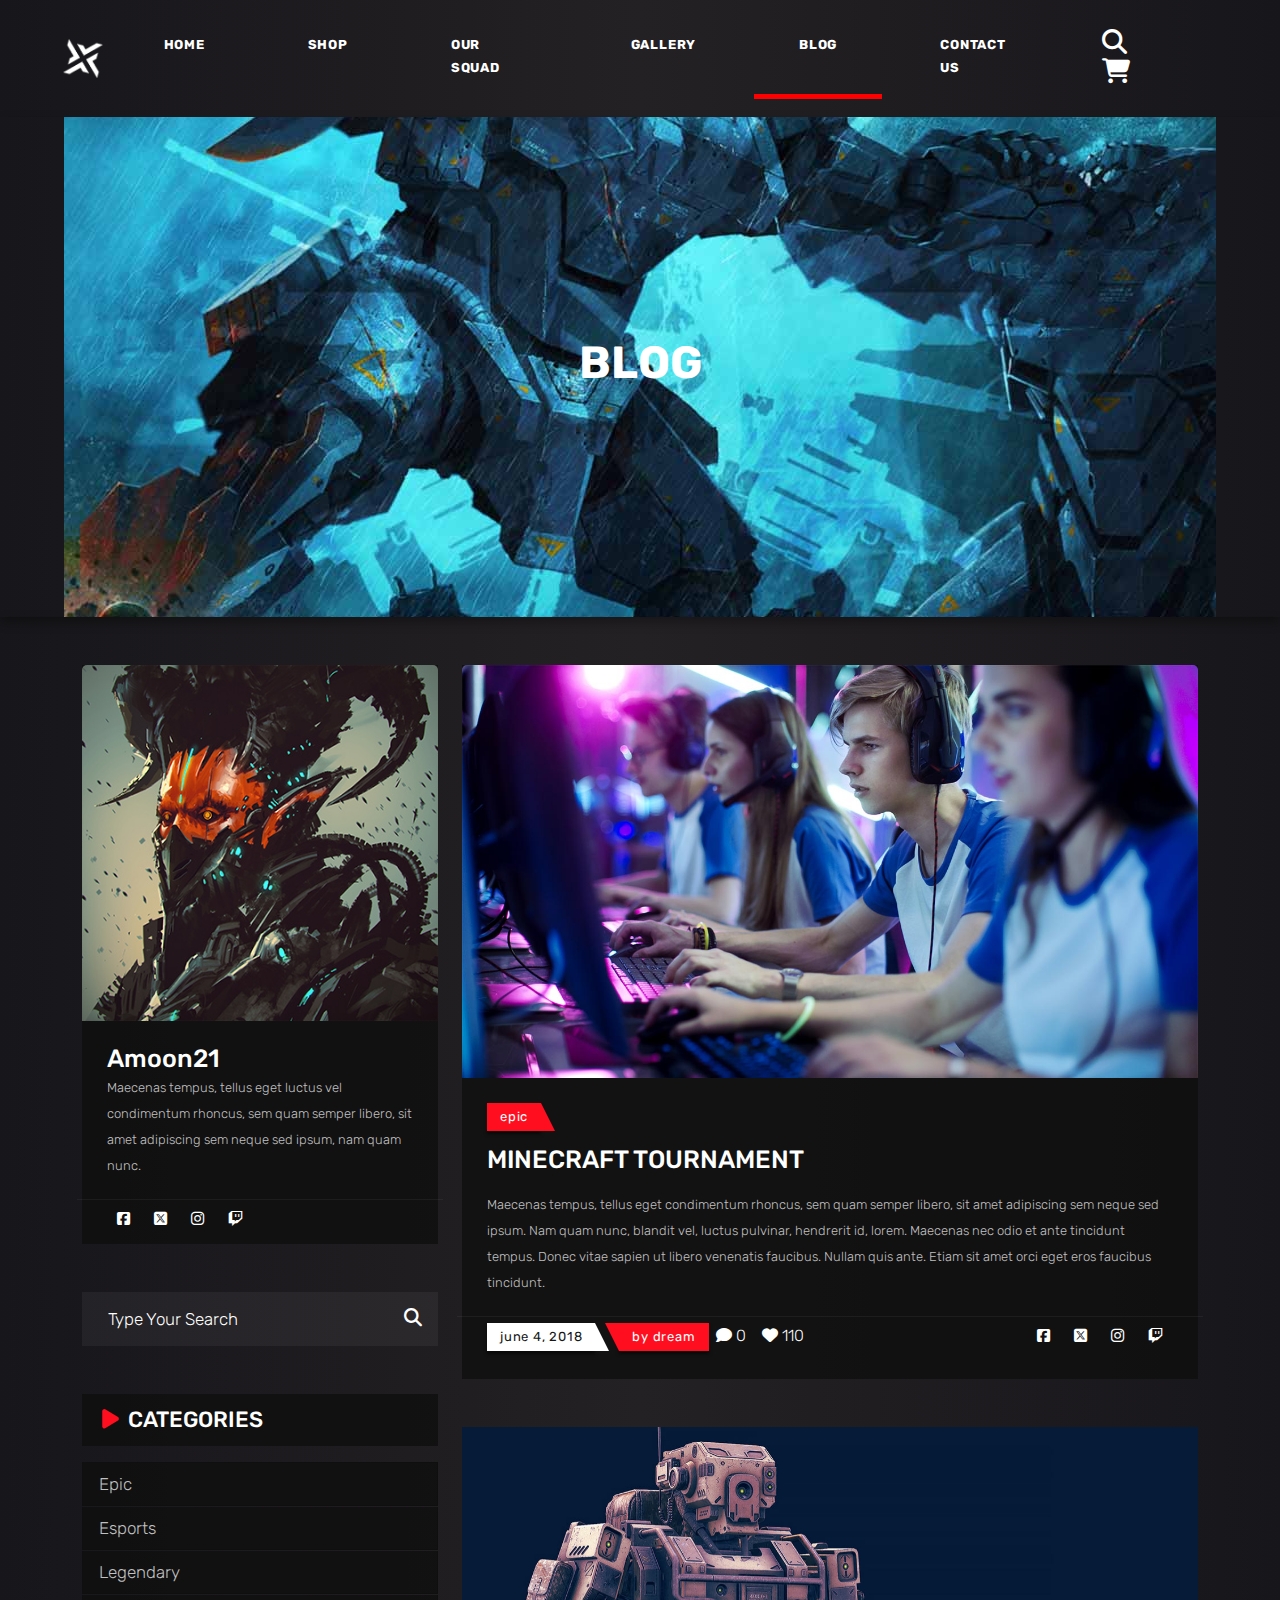
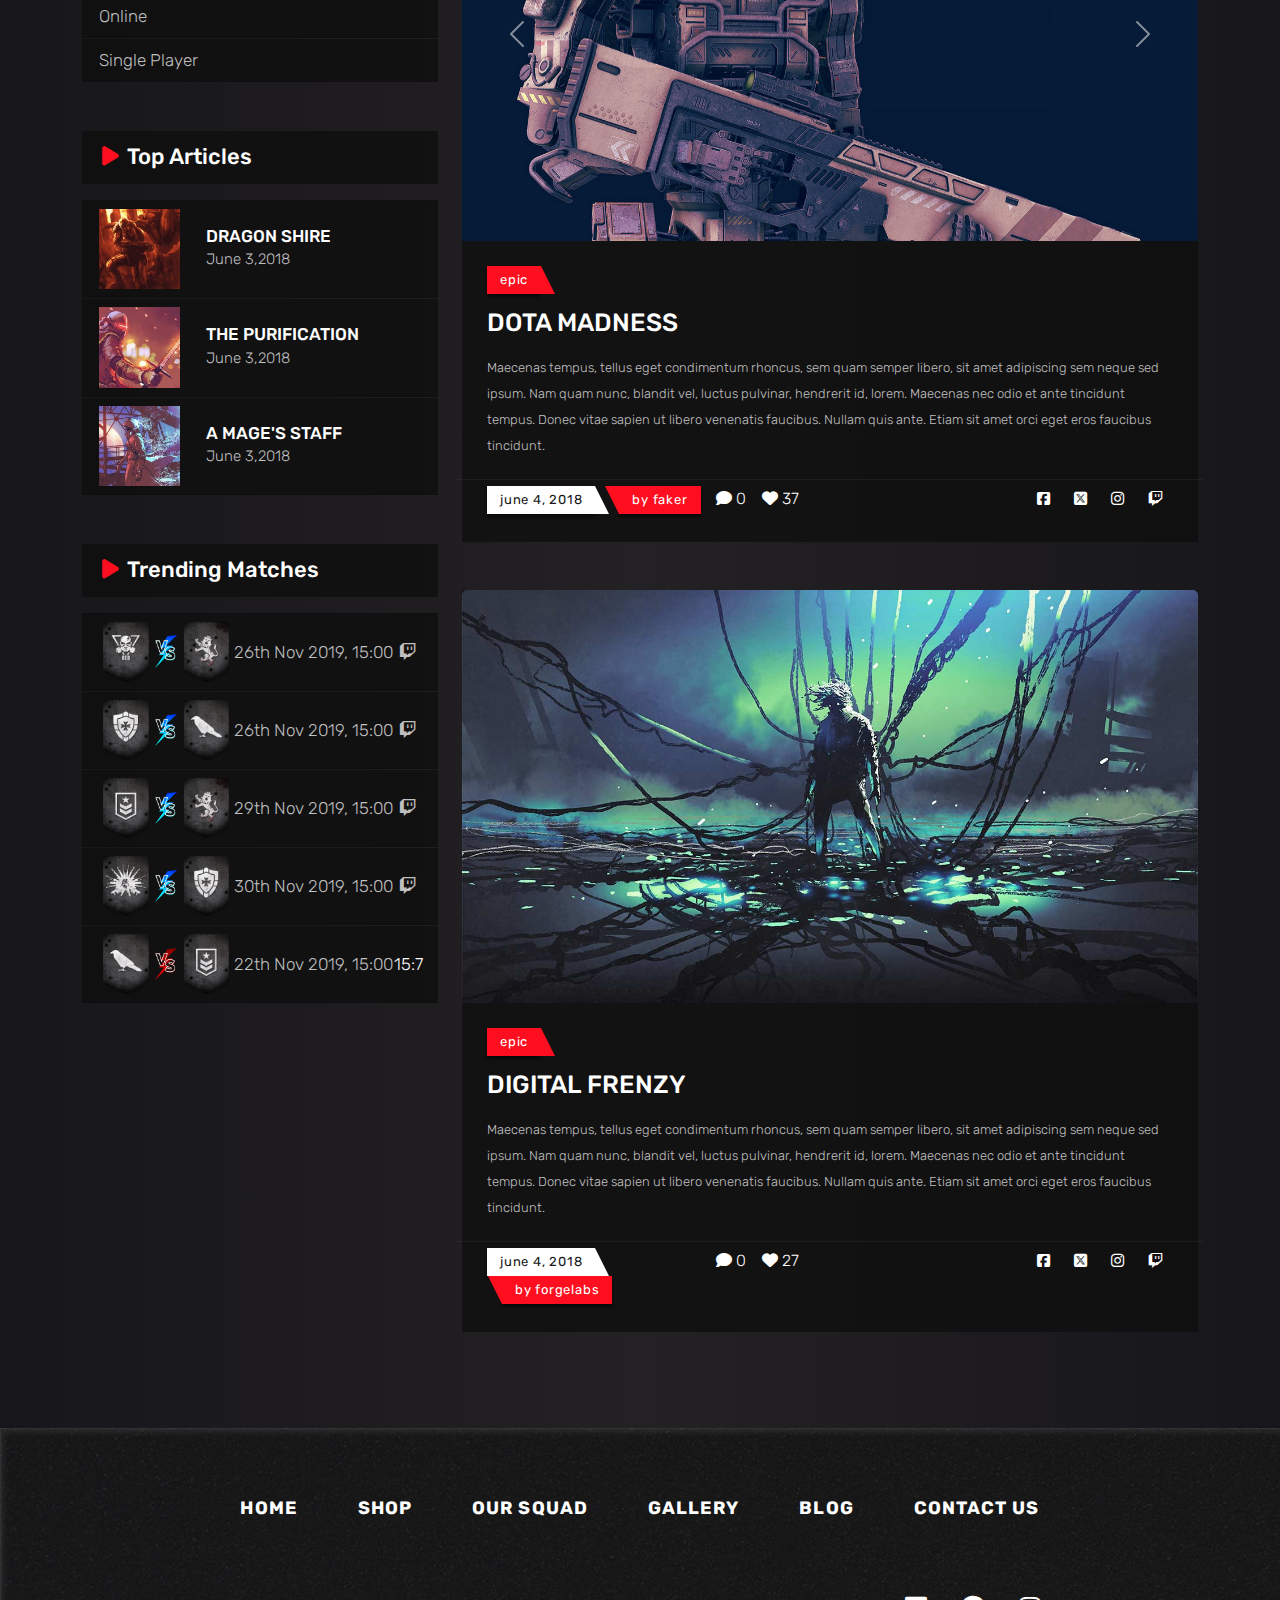
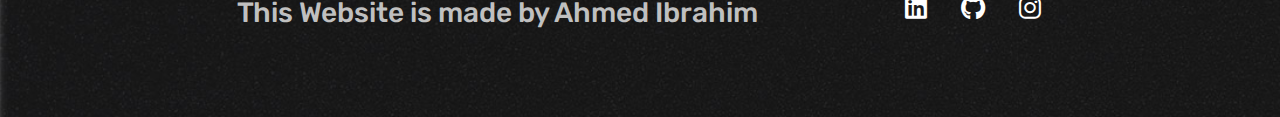
==== commit 8a10b65f: "sehs" ====
--- a/blog.html
+++ b/blog.html
@@ -44,7 +44,7 @@
                             </ul>
                             <div class="socail">
                                 <a href="#"><i class="fa-solid fa-magnifying-glass" id="Search"></i></a>
-                                <a href="#"><i class="fa-solid fa-expand" id="Rotator"></i></a>
+                                <a href="cart.html"><i class="fa-solid  fa-cart-shopping" id="Rotator"></i></a>
                                 
                             </div>
                              
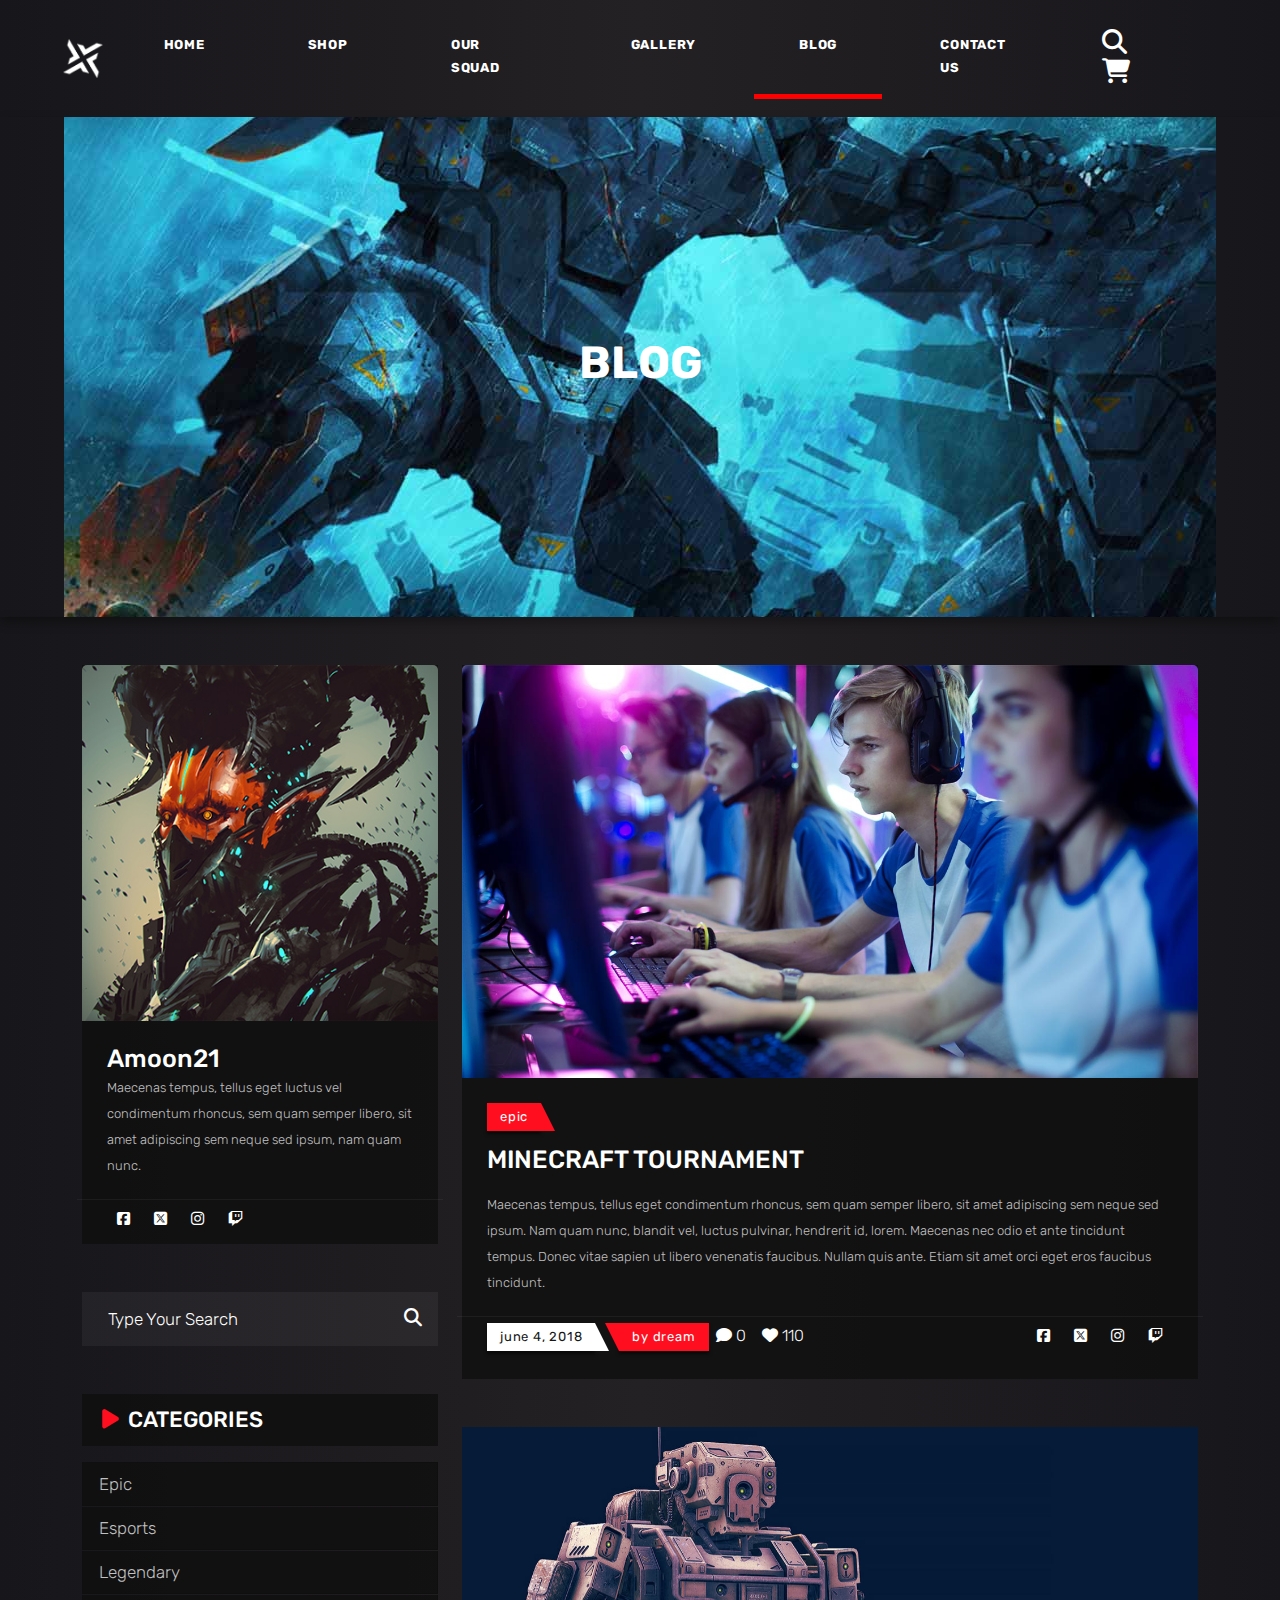
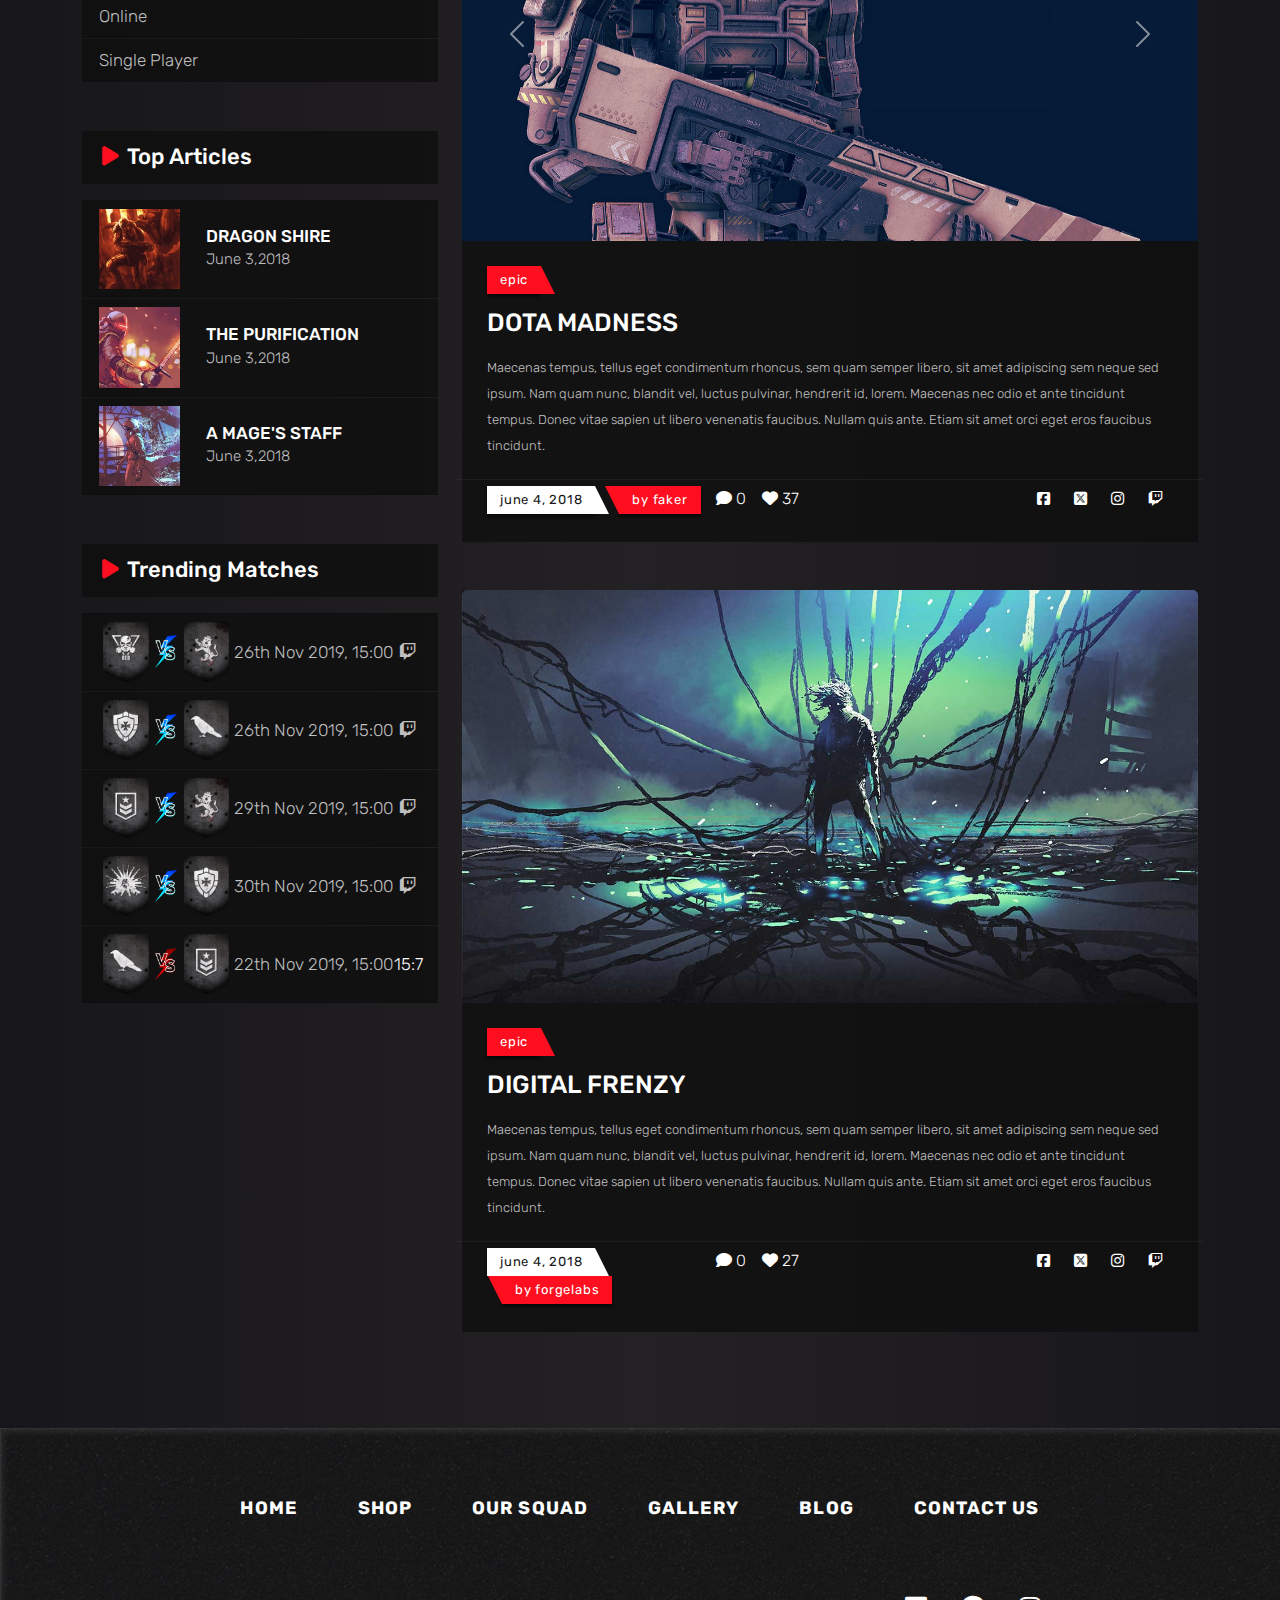
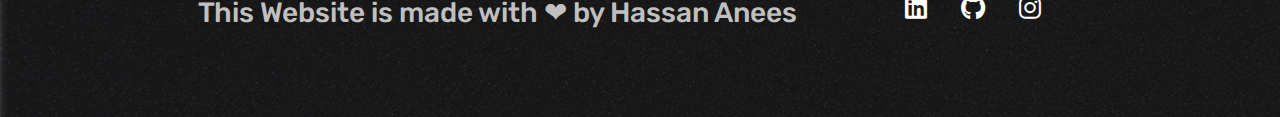
==== commit 47abb76a: "s" ====
--- a/blog.html
+++ b/blog.html
@@ -1,441 +1,610 @@
 <!DOCTYPE html>
 <html lang="en">
-<head>
-    <meta charset="UTF-8">
-    <meta name="viewport" content="width=device-width, initial-scale=1.0">
-    <meta name="description" content="A website made for every Gamer">
-    <meta name="keywords" content="Gaming games Esports VideoGames">
-    <link rel="shortcut icon" href="images/Home/logo-header-dark.png" type="image/x-icon">
+  <head>
+    <meta charset="UTF-8" />
+    <meta name="viewport" content="width=device-width, initial-scale=1.0" />
+    <meta name="description" content="A website made for every Gamer" />
+    <meta name="keywords" content="Gaming games Esports VideoGames" />
+    <link
+      rel="shortcut icon"
+      href="images/Home/logo-header-dark.png"
+      type="image/x-icon"
+    />
     <title>Blog-Xcore</title>
-    <link rel="stylesheet" href="css/style.css">
-</head>
-<body>
-            <!-- start header -->
-            <header class="header" id="header" style="position: static;">
-                <nav class="navbar navbar-expand-xl">
-                        <a class="navbar-brand" href="index.html">
-                            <img src="images/Home/logo-header.png" alt="logo">
-                        </a>
-                        <button class="navbar-toggler" type="button" data-bs-toggle="collapse"
-                            data-bs-target="#navbarSupportedContent" aria-controls="navbarSupportedContent"
-                            aria-expanded="false" aria-label="Toggle navigation" id="navbartoggler">
-                            <span class="navbar-toggler-icon"></span>
-                        </button>
-                        <div class="collapse navbar-collapse" id="navbarSupportedContent">
-                            <ul class="navbar-nav ms-auto mb-2 mb-lg-0">
-                                <li class="nav-item ">
-                                    <a class="nav-link active" aria-current="page" href="index.html">Home</a>
-                                </li>
-                                <li class="nav-item">
-                                    <a class="nav-link" href="merch.html">Shop</a>
-                                </li>
-                                <li class="nav-item">
-                                    <a class="nav-link" href="ourteam.html">Our Squad</a>
-                                </li>
-                                <li class="nav-item">
-                                    <a class="nav-link" href="gallery.html">Gallery</a>
-                                </li>
-                                <li class="nav-item Active">
-                                    <a class="nav-link" href="blog.html">BLOG</a>
-                                </li>
-                                <li class="nav-item">
-                                    <a class="nav-link" href="contact.html">contact us</a>
-                                </li>
-                            </ul>
-                            <div class="socail">
-                                <a href="#"><i class="fa-solid fa-magnifying-glass" id="Search"></i></a>
-                                <a href="cart.html"><i class="fa-solid  fa-cart-shopping" id="Rotator"></i></a>
-                                
-                            </div>
-                             
-                        </div>
-                    
-                </nav>
-            </header>
-            <!-- end header -->
-    
-      <!-- Contact Start -->
-        <section class="contact First Second">
-            <div class="container-x">
-                <div class="container">
-                    <div class="head">
-                        <div class="row justify-content-center align-items-center">
-                            <div class="col">
-                                <h2>Blog</h2>
-                            </div>
-                        </div>
-                    </div>
-                </div>
-            </div>
-        </section>
-        <!-- Contact End -->
-
-
-        <!-- Blog Start -->
-
-        <section class="blog py-5">
-            <div class="container" id="TheColumn">
-                <div class="row">
-                    <div class="col-xl-4 col-lg-8 offset-xl-0 offset-lg-2">
-                        <div class="members mb-5">
-                            <div class="card card-x">
-                                <div class="imgholder">
-                                    <img src="images/blog/user-img-3.jpg" class="card-img-top" alt="...">
-                                </div>
-                                
-                                <div class="card-body">
-                                  <a href="#" class="card-title">Amoon21</a>
-                                  <p class="card-text">Maecenas tempus, tellus eget luctus vel condimentum rhoncus, sem quam semper libero, sit amet adipiscing sem neque sed ipsum, nam quam nunc.</p>
-                                  <div class="links"><a href="https://www.facebook.com/xXAhmerrasXx/"><i class="fa-brands fa-square-facebook"></i></a>  <a href="https://twitter.com/home"><i class="fa-brands fa-square-x-twitter"></i></a>  <a href="https://www.instagram.com/farres_21/"><i class="fa-brands fa-instagram"></i></a>  <a href="https://www.twitch.tv/"><i class="fa-brands fa-twitch"></i></a></div>
-                                </div>
-                              </div>
-
-                        </div>
-
-                        <div class="TheSearch mb-5">
-                            <input class="search email" type="search" placeholder="type your search">
-                            <button type="submit" class="SearchButton"><i class="fa-solid fa-magnifying-glass"></i></button>
-                        </div>
-
-                        <div class="Categories">
-                            <div class="title">
-                                <h3><i class="fa-solid fa-play me-1"></i> CATEGORIES</h3>
-                            </div>
-                                <div class="body mt-3 mb-5">
-                                <ul class="list-group">
-                                    <li class="list-group-item">Epic</li>
-                                    <li class="list-group-item">Esports</li>
-                                    <li class="list-group-item">Legendary</li>
-                                    <li class="list-group-item">Online</li>
-                                    <li class="list-group-item">Single Player</li>
-                                  </ul>
-                            </div>
-                        </div>
-    
-
-                        <div class="Categories Top-Articles">
-                            <div class="title">
-                                <h3><i class="fa-solid fa-play me-1"></i> Top Articles</h3>
-                            </div>
-
-                            <div class="body mt-3 mb-5">
-                                <ul class="list-group">
-                                    <li class="list-group-item d-flex align-items-center">
-                                        <div class="col-3 imghold text-center">
-                                            <img src="images/blog/blog-slider-img-1-150x150.jpg" alt="image">
-                                        </div>
-                                        <div class="col d-flex flex-column justify-content-center text offset-1">
-                                            <h4>Dragon Shire</h4>
-                                            <p>June 3,2018</p>
-                                        </div>
-
-                                    </li>
-                                    <li class="list-group-item d-flex align-items-center">
-                                        <div class="col-3 imghold text-center">
-                                            <img src="images/blog/blog-slider-img-2-150x150.jpg" alt="image">
-                                        </div>
-                                        <div class="col d-flex flex-column justify-content-center text offset-1">
-                                            <h4>The Purification</h4>
-                                            <p>June 3,2018</p>
-                                        </div>
-
-                                    </li>
-                                    <li class="list-group-item d-flex align-items-center">
-                                        <div class="col-3 imghold text-center">
-                                            <img src="images/blog/blog-slider-img-3-150x150.jpg" alt="image">
-                                        </div>
-                                        <div class="col d-flex flex-column justify-content-center text offset-1">
-                                            <h4>A Mage's Staff</h4>
-                                            <p>June 3,2018</p>
-                                        </div>
-
-                                    </li>
-                                  </ul>
-                            </div>
-
-                        </div>
-
-                        <div class="Categories Trending-Matches">
-                            <div class="title">
-                                <h3><i class="fa-solid fa-play me-1"></i> Trending Matches</h3>
-                            </div>
-
-                            <div class="body mt-3 mb-5">
-                                <ul class="list-group">
-                                    <li class="list-group-item d-flex align-items-center">
-                                        <div class="col-2 imghold text-center">
-                                            <img src="images/blog/team1-banner.png" alt="image">
-                                        </div>
-                                        <div class="col-1 imghold text-center">
-                                            <img src="images/blog/vs_dark.png" alt="image">
-                                        </div>
-                                        <div class="col-2 imghold text-center">
-                                            <img src="images/blog/team2-banner.png" alt="image">
-                                        </div>
-
-                                        <div class="col-6 d-flex flex-column justify-content-center text text-center">
-                                            <p>26th Nov 2019, 15:00</p>
-                                        </div>
-
-                                        <div class="col text-center">
-                                            <i class="fa-brands fa-twitch"></i>
-                                        </div>
-
-                                    </li>
-                                    <li class="list-group-item d-flex align-items-center">
-                                        <div class="col-2 imghold text-center">
-                                            <img src="images/blog/team3-banner.png" alt="image">
-                                        </div>
-                                        <div class="col-1 imghold text-center">
-                                            <img src="images/blog/vs_dark.png" alt="image">
-                                        </div>
-                                        <div class="col-2 imghold text-center">
-                                            <img src="images/blog/team4-banner.png" alt="image">
-                                        </div>
-
-                                        <div class="col-6 d-flex flex-column justify-content-center text text-center">
-                                            <p>26th Nov 2019, 15:00</p>
-                                        </div>
-
-                                        <div class="col text-center">
-                                            <i class="fa-brands fa-twitch"></i>
-                                        </div>
-
-                                    </li>
-                                    <li class="list-group-item d-flex align-items-center">
-                                        <div class="col-2 imghold text-center">
-                                            <img src="images/blog/team7-banner.png" alt="image">
-                                        </div>
-                                        <div class="col-1 imghold text-center">
-                                            <img src="images/blog/vs_dark.png" alt="image">
-                                        </div>
-                                        <div class="col-2 imghold text-center">
-                                            <img src="images/blog/team2-banner.png" alt="image">
-                                        </div>
-
-                                        <div class="col-6 d-flex flex-column justify-content-center text text-center">
-                                            <p>29th Nov 2019, 15:00</p>
-                                        </div>
-
-                                        <div class="col text-center">
-                                            <i class="fa-brands fa-twitch"></i>
-                                        </div>
-
-                                    </li>
-                                    <li class="list-group-item d-flex align-items-center">
-                                        <div class="col-2 imghold text-center">
-                                            <img src="images/blog/team6-banner.png" alt="image">
-                                        </div>
-                                        <div class="col-1 imghold text-center">
-                                            <img src="images/blog/vs_dark.png" alt="image">
-                                        </div>
-                                        <div class="col-2 imghold text-center">
-                                            <img src="images/blog/team3-banner.png" alt="image">
-                                        </div>
-
-                                        <div class="col-6 d-flex flex-column justify-content-center text text-center">
-                                            <p>30th Nov 2019, 15:00</p>
-                                        </div>
-
-                                        <div class="col text-center">
-                                            <i class="fa-brands fa-twitch"></i>
-                                        </div>
-
-                                    </li>
-                                    <li class="list-group-item d-flex align-items-center">
-                                        <div class="col-2 imghold text-center">
-                                            <img src="images/blog/team4-banner.png" alt="image">
-                                        </div>
-                                        <div class="col-1 imghold text-center">
-                                            <img src="images/blog/vs_finished.png" alt="image">
-                                        </div>
-                                        <div class="col-2 imghold text-center">
-                                            <img src="images/blog/team7-banner.png" alt="image">
-                                        </div>
-
-                                        <div class="col-6 d-flex flex-column justify-content-center text text-center">
-                                            <p>22th Nov 2019, 15:00</p>
-                                        </div>
-
-                                        <div class="col text-center">
-                                            <p style="color: white;">15:7</p>
-                                        </div>
-
-                                    </li>
-
-                                  </ul>
-                            </div>
-
-                        </div>
-
-
-
-                    </div>
-
-
-
-                    <div class="col-xl-8">
-                        <div class="members members-x mb-5">
-                            <div class="card card-x mb-5">
-                                <div class="imgholder">
-                                    <img src="images/blog/blog-1-img-3.jpg" class="card-img-top" alt="...">
-                                </div>
-                                
-                                <div class="card-body">
-                                    <div class="Displayer mb-3">
-                                        <a href="#" class="btn btn-primary WATCH-btn" id="Epic">Epic</a>
-                                    </div>
-                                  <a href="#" class="card-title">MINECRAFT TOURNAMENT</a>
-                                  <p class="card-text mt-3">Maecenas tempus, tellus eget condimentum rhoncus, sem quam semper libero, sit amet adipiscing sem neque sed ipsum. Nam quam nunc, blandit vel, luctus pulvinar, hendrerit id, lorem. Maecenas nec odio et ante tincidunt tempus. Donec vitae sapien ut libero venenatis faucibus. Nullam quis ante. Etiam sit amet orci eget eros faucibus tincidunt. </p>
-                                  <div class="links bloglinks d-flex">
-                                    <div class="Displayer col-xl-4 col-lg-6 mb-3">
-                                        <a href="#" class="btn btn-primary WATCH-btn">June 4, 2018</a>
-                                        <a href="#" class="btn btn-primary WATCH-btn2">by Dream</a>
-                                    </div>
-                                    <div class="col-xl-4 col-lg-3 d-flex likes mb-2">
-                                        <p class="me-3"><i class="fa-solid fa-comment me-1"></i>0</p>
-                                        <p><i class="fa-solid fa-heart me-1"></i>110</p>
-                                    </div>
-                                    <div class="col-xl-4 col-lg-3 text-end social">
-                                        <a href="https://www.facebook.com/xXAhmerrasXx/"><i class="fa-brands fa-square-facebook"></i></a>  <a href="https://twitter.com/home"><i class="fa-brands fa-square-x-twitter"></i></a>  <a href="https://www.instagram.com/farres_21/"><i class="fa-brands fa-instagram"></i></a>  <a href="https://www.twitch.tv/"><i class="fa-brands fa-twitch"></i></a>
-                                    </div>
-                                </div>
-                                </div>
-                              </div>
-
-                              <div class="card card-x mb-5">
-                                <div class="imgholder">
-                                    <div id="carouselExample" class="carousel slide">
-                                        <div class="carousel-inner">
-                                          <div class="carousel-item active">
-                                            <img src="images/blog/blog-1-img-6.jpg" class="d-block w-100" alt="...">
-                                          </div>
-                                          <div class="carousel-item">
-                                            <img src="images/blog/blog-1-img-2.jpg" class="d-block w-100" alt="...">
-                                          </div>
-                                        </div>
-                                        <button class="carousel-control-prev" type="button" data-bs-target="#carouselExample" data-bs-slide="prev">
-                                          <span class="carousel-control-prev-icon" aria-hidden="true"></span>
-                                          <span class="visually-hidden">Previous</span>
-                                        </button>
-                                        <button class="carousel-control-next" type="button" data-bs-target="#carouselExample" data-bs-slide="next">
-                                          <span class="carousel-control-next-icon" aria-hidden="true"></span>
-                                          <span class="visually-hidden">Next</span>
-                                        </button>
-                                      </div>                                </div>
-                                
-                                <div class="card-body">
-                                    <div class="Displayer mb-3">
-                                        <a href="#" class="btn btn-primary WATCH-btn" id="Epic">Epic</a>
-                                    </div>
-                                  <a href="#" class="card-title">DOTA MADNESS</a>
-                                  <p class="card-text mt-3">Maecenas tempus, tellus eget condimentum rhoncus, sem quam semper libero, sit amet adipiscing sem neque sed ipsum. Nam quam nunc, blandit vel, luctus pulvinar, hendrerit id, lorem. Maecenas nec odio et ante tincidunt tempus. Donec vitae sapien ut libero venenatis faucibus. Nullam quis ante. Etiam sit amet orci eget eros faucibus tincidunt. </p>
-                                  <div class="links bloglinks d-flex">
-                                    <div class="Displayer col-xl-4 col-lg-6 col-md-7 mb-3">
-                                        <a href="#" class="btn btn-primary WATCH-btn">June 4, 2018</a>
-                                        <a href="#" class="btn btn-primary WATCH-btn2">by FAKER</a>
-                                    </div>
-                                    <div class="col-xl-4 col-lg-3 col-md-2 d-flex likes mb-2">
-                                        <p class="me-3"><i class="fa-solid fa-comment me-1"></i>0</p>
-                                        <p><i class="fa-solid fa-heart me-1"></i>37</p>
-                                    </div>
-                                    <div class="col-xl-4 col-lg-3 text-end social">
-                                        <a href="https://www.facebook.com/xXAhmerrasXx/"><i class="fa-brands fa-square-facebook"></i></a>  <a href="https://twitter.com/home"><i class="fa-brands fa-square-x-twitter"></i></a>  <a href="https://www.instagram.com/farres_21/"><i class="fa-brands fa-instagram"></i></a>  <a href="https://www.twitch.tv/"><i class="fa-brands fa-twitch"></i></a>
-                                    </div>
-                                </div>
-                                </div>
-                              </div>
-
-                              <div class="card card-x mb-5">
-                                <div class="imgholder">
-                                    <img src="images/blog/blog-1-img-1.jpg" class="card-img-top" alt="...">
-                                </div>
-                                
-                                <div class="card-body">
-                                    <div class="Displayer mb-3">
-                                        <a href="#" class="btn btn-primary WATCH-btn" id="Epic">Epic</a>
-                                    </div>
-                                  <a href="#" class="card-title">DIGITAL FRENZY</a>
-                                  <p class="card-text mt-3">Maecenas tempus, tellus eget condimentum rhoncus, sem quam semper libero, sit amet adipiscing sem neque sed ipsum. Nam quam nunc, blandit vel, luctus pulvinar, hendrerit id, lorem. Maecenas nec odio et ante tincidunt tempus. Donec vitae sapien ut libero venenatis faucibus. Nullam quis ante. Etiam sit amet orci eget eros faucibus tincidunt. </p>
-                                  <div class="links bloglinks d-flex">
-                                    <div class="Displayer col-xl-4 col-lg-6 mb-3">
-                                        <a href="#" class="btn btn-primary WATCH-btn">June 4, 2018</a>
-                                        <a href="#" class="btn btn-primary WATCH-btn2">by ForgeLabs</a>
-                                    </div>
-                                    <div class="col-xl-4 col-lg-3 d-flex likes mb-2">
-                                        <p class="me-3"><i class="fa-solid fa-comment me-1"></i>0</p>
-                                        <p><i class="fa-solid fa-heart me-1"></i>27</p>
-                                    </div>
-                                    <div class="col-xl-4 col-lg-3 text-end social">
-                                        <a href="https://www.facebook.com/xXAhmerrasXx/"><i class="fa-brands fa-square-facebook"></i></a>  <a href="https://twitter.com/home"><i class="fa-brands fa-square-x-twitter"></i></a>  <a href="https://www.instagram.com/farres_21/"><i class="fa-brands fa-instagram"></i></a>  <a href="https://www.twitch.tv/"><i class="fa-brands fa-twitch"></i></a>
-                                    </div>
-                                </div>
-                                </div>
-                              </div>
-
-
-                        </div>
-
-                    </div>
-                </div>
-            </div>
-        </section>
-
-        <!-- Blog End -->
-
-
-                                    <!-- Footer start -->
-                                    <footer>
-                                        <div class="container py-5">
-                                            <div class="row flex-column align-items-center BigHold">
-                                                <div class="col-xxl-8 col-xl-10 -offset-xl-2 offset-lg-0 col-lg-12 mb-3 text-center">
-                                                    <div class="links text-center d-flex justify-content-center mb-3">
-                                                        <div class="link">
-                                                            <a href="index.html">Home</a>
-                                                        </div>
-                                                        <div class="link">
-                                                            <a href="merch.html">Shop</a>
-                                                        </div>
-                                                        <div class="link">
-                                                            <a href="ourteam.html">Our Squad</a>
-                                                        </div>
-                                                        <div class="link">
-                                                            <a href="gallery.html">Gallery</a>
-                                                        </div>
-                                                        <div class="link">
-                                                            <a href="blog.html">Blog</a>
-                                                        </div>
-                                                        <div class="link">
-                                                            <a href="contact.html">Contact Us</a>
-                                                        </div>
-                                                    </div>
-                                                </div>
-                            
-                                                <div class="col-lg-12 downbord py-3">
-                                                    <div class="row justify-content-center">
-                                                        <div class="col-lg-8 footext text-center mb-3"> <h3>This Website is made by <a href="https://www.facebook.com/xXAhmerrasXx/">Ahmed Ibrahim</a></h3> </div>
-                                                        <div class="col-lg-3 footicon"><a href="https://www.linkedin.com/in/ahmed-ibrahim-167294250/"><i class="fa-brands fa-linkedin"></i></a> <a href="https://github.com/Ahmed-ibrahim21"><i class="fa-brands fa-github"></i></a> <a href="https://www.instagram.com/farres_21/"><i class="fa-brands fa-instagram"></i></a></div>
-                                                    </div>
-                                                </div>
-                                            </div>
-                                        </div>
-                                    </footer>
-                                    <!-- Footer End -->
-                            
-        
-
-
-
-
-
-
-
+    <link rel="stylesheet" href="css/style.css" />
+  </head>
+  <body>
+    <!-- start header -->
+    <header class="header" id="header" style="position: static">
+      <nav class="navbar navbar-expand-xl">
+        <a class="navbar-brand" href="index.html">
+          <img src="images/Home/logo-header.png" alt="logo" />
+        </a>
+        <button
+          class="navbar-toggler"
+          type="button"
+          data-bs-toggle="collapse"
+          data-bs-target="#navbarSupportedContent"
+          aria-controls="navbarSupportedContent"
+          aria-expanded="false"
+          aria-label="Toggle navigation"
+          id="navbartoggler"
+        >
+          <span class="navbar-toggler-icon"></span>
+        </button>
+        <div class="collapse navbar-collapse" id="navbarSupportedContent">
+          <ul class="navbar-nav ms-auto mb-2 mb-lg-0">
+            <li class="nav-item">
+              <a class="nav-link active" aria-current="page" href="index.html"
+                >Home</a
+              >
+            </li>
+            <li class="nav-item">
+              <a class="nav-link" href="merch.html">Shop</a>
+            </li>
+            <li class="nav-item">
+              <a class="nav-link" href="ourteam.html">Our Squad</a>
+            </li>
+            <li class="nav-item">
+              <a class="nav-link" href="gallery.html">Gallery</a>
+            </li>
+            <li class="nav-item Active">
+              <a class="nav-link" href="blog.html">BLOG</a>
+            </li>
+            <li class="nav-item">
+              <a class="nav-link" href="contact.html">contact us</a>
+            </li>
+          </ul>
+          <div class="socail">
+            <a href="#"
+              ><i class="fa-solid fa-magnifying-glass" id="Search"></i
+            ></a>
+            <a href="cart.html"
+              ><i class="fa-solid fa-cart-shopping" id="Rotator"></i
+            ></a>
+          </div>
+        </div>
+      </nav>
+    </header>
+    <!-- end header -->
+
+    <!-- Contact Start -->
+    <section class="contact First Second">
+      <div class="container-x">
+        <div class="container">
+          <div class="head">
+            <div class="row justify-content-center align-items-center">
+              <div class="col">
+                <h2>Blog</h2>
+              </div>
+            </div>
+          </div>
+        </div>
+      </div>
+    </section>
+    <!-- Contact End -->
+
+    <!-- Blog Start -->
+
+    <section class="blog py-5">
+      <div class="container" id="TheColumn">
+        <div class="row">
+          <div class="col-xl-4 col-lg-8 offset-xl-0 offset-lg-2">
+            <div class="members mb-5">
+              <div class="card card-x">
+                <div class="imgholder">
+                  <img
+                    src="images/blog/user-img-3.jpg"
+                    class="card-img-top"
+                    alt="..."
+                  />
+                </div>
+
+                <div class="card-body">
+                  <a href="#" class="card-title">Amoon21</a>
+                  <p class="card-text">
+                    Maecenas tempus, tellus eget luctus vel condimentum rhoncus,
+                    sem quam semper libero, sit amet adipiscing sem neque sed
+                    ipsum, nam quam nunc.
+                  </p>
+                  <div class="links">
+                    <a href="https://www.facebook.com/xXAhmerrasXx/"
+                      ><i class="fa-brands fa-square-facebook"></i
+                    ></a>
+                    <a href="https://twitter.com/home"
+                      ><i class="fa-brands fa-square-x-twitter"></i
+                    ></a>
+                    <a
+                      href="https://instagram.com/hassan6476hassan?igshid=MzMyNGUyNmU2YQ=="
+                      ><i class="fa-brands fa-instagram"></i
+                    ></a>
+                    <a href="https://www.twitch.tv/"
+                      ><i class="fa-brands fa-twitch"></i
+                    ></a>
+                  </div>
+                </div>
+              </div>
+            </div>
+
+            <div class="TheSearch mb-5">
+              <input
+                class="search email"
+                type="search"
+                placeholder="type your search"
+              />
+              <button type="submit" class="SearchButton">
+                <i class="fa-solid fa-magnifying-glass"></i>
+              </button>
+            </div>
+
+            <div class="Categories">
+              <div class="title">
+                <h3><i class="fa-solid fa-play me-1"></i> CATEGORIES</h3>
+              </div>
+              <div class="body mt-3 mb-5">
+                <ul class="list-group">
+                  <li class="list-group-item">Epic</li>
+                  <li class="list-group-item">Esports</li>
+                  <li class="list-group-item">Legendary</li>
+                  <li class="list-group-item">Online</li>
+                  <li class="list-group-item">Single Player</li>
+                </ul>
+              </div>
+            </div>
+
+            <div class="Categories Top-Articles">
+              <div class="title">
+                <h3><i class="fa-solid fa-play me-1"></i> Top Articles</h3>
+              </div>
+
+              <div class="body mt-3 mb-5">
+                <ul class="list-group">
+                  <li class="list-group-item d-flex align-items-center">
+                    <div class="col-3 imghold text-center">
+                      <img
+                        src="images/blog/blog-slider-img-1-150x150.jpg"
+                        alt="image"
+                      />
+                    </div>
+                    <div
+                      class="col d-flex flex-column justify-content-center text offset-1"
+                    >
+                      <h4>Dragon Shire</h4>
+                      <p>June 3,2018</p>
+                    </div>
+                  </li>
+                  <li class="list-group-item d-flex align-items-center">
+                    <div class="col-3 imghold text-center">
+                      <img
+                        src="images/blog/blog-slider-img-2-150x150.jpg"
+                        alt="image"
+                      />
+                    </div>
+                    <div
+                      class="col d-flex flex-column justify-content-center text offset-1"
+                    >
+                      <h4>The Purification</h4>
+                      <p>June 3,2018</p>
+                    </div>
+                  </li>
+                  <li class="list-group-item d-flex align-items-center">
+                    <div class="col-3 imghold text-center">
+                      <img
+                        src="images/blog/blog-slider-img-3-150x150.jpg"
+                        alt="image"
+                      />
+                    </div>
+                    <div
+                      class="col d-flex flex-column justify-content-center text offset-1"
+                    >
+                      <h4>A Mage's Staff</h4>
+                      <p>June 3,2018</p>
+                    </div>
+                  </li>
+                </ul>
+              </div>
+            </div>
+
+            <div class="Categories Trending-Matches">
+              <div class="title">
+                <h3><i class="fa-solid fa-play me-1"></i> Trending Matches</h3>
+              </div>
+
+              <div class="body mt-3 mb-5">
+                <ul class="list-group">
+                  <li class="list-group-item d-flex align-items-center">
+                    <div class="col-2 imghold text-center">
+                      <img src="images/blog/team1-banner.png" alt="image" />
+                    </div>
+                    <div class="col-1 imghold text-center">
+                      <img src="images/blog/vs_dark.png" alt="image" />
+                    </div>
+                    <div class="col-2 imghold text-center">
+                      <img src="images/blog/team2-banner.png" alt="image" />
+                    </div>
+
+                    <div
+                      class="col-6 d-flex flex-column justify-content-center text text-center"
+                    >
+                      <p>26th Nov 2019, 15:00</p>
+                    </div>
+
+                    <div class="col text-center">
+                      <i class="fa-brands fa-twitch"></i>
+                    </div>
+                  </li>
+                  <li class="list-group-item d-flex align-items-center">
+                    <div class="col-2 imghold text-center">
+                      <img src="images/blog/team3-banner.png" alt="image" />
+                    </div>
+                    <div class="col-1 imghold text-center">
+                      <img src="images/blog/vs_dark.png" alt="image" />
+                    </div>
+                    <div class="col-2 imghold text-center">
+                      <img src="images/blog/team4-banner.png" alt="image" />
+                    </div>
+
+                    <div
+                      class="col-6 d-flex flex-column justify-content-center text text-center"
+                    >
+                      <p>26th Nov 2019, 15:00</p>
+                    </div>
+
+                    <div class="col text-center">
+                      <i class="fa-brands fa-twitch"></i>
+                    </div>
+                  </li>
+                  <li class="list-group-item d-flex align-items-center">
+                    <div class="col-2 imghold text-center">
+                      <img src="images/blog/team7-banner.png" alt="image" />
+                    </div>
+                    <div class="col-1 imghold text-center">
+                      <img src="images/blog/vs_dark.png" alt="image" />
+                    </div>
+                    <div class="col-2 imghold text-center">
+                      <img src="images/blog/team2-banner.png" alt="image" />
+                    </div>
+
+                    <div
+                      class="col-6 d-flex flex-column justify-content-center text text-center"
+                    >
+                      <p>29th Nov 2019, 15:00</p>
+                    </div>
+
+                    <div class="col text-center">
+                      <i class="fa-brands fa-twitch"></i>
+                    </div>
+                  </li>
+                  <li class="list-group-item d-flex align-items-center">
+                    <div class="col-2 imghold text-center">
+                      <img src="images/blog/team6-banner.png" alt="image" />
+                    </div>
+                    <div class="col-1 imghold text-center">
+                      <img src="images/blog/vs_dark.png" alt="image" />
+                    </div>
+                    <div class="col-2 imghold text-center">
+                      <img src="images/blog/team3-banner.png" alt="image" />
+                    </div>
+
+                    <div
+                      class="col-6 d-flex flex-column justify-content-center text text-center"
+                    >
+                      <p>30th Nov 2019, 15:00</p>
+                    </div>
+
+                    <div class="col text-center">
+                      <i class="fa-brands fa-twitch"></i>
+                    </div>
+                  </li>
+                  <li class="list-group-item d-flex align-items-center">
+                    <div class="col-2 imghold text-center">
+                      <img src="images/blog/team4-banner.png" alt="image" />
+                    </div>
+                    <div class="col-1 imghold text-center">
+                      <img src="images/blog/vs_finished.png" alt="image" />
+                    </div>
+                    <div class="col-2 imghold text-center">
+                      <img src="images/blog/team7-banner.png" alt="image" />
+                    </div>
+
+                    <div
+                      class="col-6 d-flex flex-column justify-content-center text text-center"
+                    >
+                      <p>22th Nov 2019, 15:00</p>
+                    </div>
+
+                    <div class="col text-center">
+                      <p style="color: white">15:7</p>
+                    </div>
+                  </li>
+                </ul>
+              </div>
+            </div>
+          </div>
+
+          <div class="col-xl-8">
+            <div class="members members-x mb-5">
+              <div class="card card-x mb-5">
+                <div class="imgholder">
+                  <img
+                    src="images/blog/blog-1-img-3.jpg"
+                    class="card-img-top"
+                    alt="..."
+                  />
+                </div>
+
+                <div class="card-body">
+                  <div class="Displayer mb-3">
+                    <a href="#" class="btn btn-primary WATCH-btn" id="Epic"
+                      >Epic</a
+                    >
+                  </div>
+                  <a href="#" class="card-title">MINECRAFT TOURNAMENT</a>
+                  <p class="card-text mt-3">
+                    Maecenas tempus, tellus eget condimentum rhoncus, sem quam
+                    semper libero, sit amet adipiscing sem neque sed ipsum. Nam
+                    quam nunc, blandit vel, luctus pulvinar, hendrerit id,
+                    lorem. Maecenas nec odio et ante tincidunt tempus. Donec
+                    vitae sapien ut libero venenatis faucibus. Nullam quis ante.
+                    Etiam sit amet orci eget eros faucibus tincidunt.
+                  </p>
+                  <div class="links bloglinks d-flex">
+                    <div class="Displayer col-xl-4 col-lg-6 mb-3">
+                      <a href="#" class="btn btn-primary WATCH-btn"
+                        >June 4, 2018</a
+                      >
+                      <a href="#" class="btn btn-primary WATCH-btn2"
+                        >by Dream</a
+                      >
+                    </div>
+                    <div class="col-xl-4 col-lg-3 d-flex likes mb-2">
+                      <p class="me-3">
+                        <i class="fa-solid fa-comment me-1"></i>0
+                      </p>
+                      <p><i class="fa-solid fa-heart me-1"></i>110</p>
+                    </div>
+                    <div class="col-xl-4 col-lg-3 text-end social">
+                      <a href="https://www.facebook.com/xXAhmerrasXx/"
+                        ><i class="fa-brands fa-square-facebook"></i
+                      ></a>
+                      <a href="https://twitter.com/home"
+                        ><i class="fa-brands fa-square-x-twitter"></i
+                      ></a>
+                      <a
+                        href="https://instagram.com/hassan6476hassan?igshid=MzMyNGUyNmU2YQ=="
+                        ><i class="fa-brands fa-instagram"></i
+                      ></a>
+                      <a href="https://www.twitch.tv/"
+                        ><i class="fa-brands fa-twitch"></i
+                      ></a>
+                    </div>
+                  </div>
+                </div>
+              </div>
+
+              <div class="card card-x mb-5">
+                <div class="imgholder">
+                  <div id="carouselExample" class="carousel slide">
+                    <div class="carousel-inner">
+                      <div class="carousel-item active">
+                        <img
+                          src="images/blog/blog-1-img-6.jpg"
+                          class="d-block w-100"
+                          alt="..."
+                        />
+                      </div>
+                      <div class="carousel-item">
+                        <img
+                          src="images/blog/blog-1-img-2.jpg"
+                          class="d-block w-100"
+                          alt="..."
+                        />
+                      </div>
+                    </div>
+                    <button
+                      class="carousel-control-prev"
+                      type="button"
+                      data-bs-target="#carouselExample"
+                      data-bs-slide="prev"
+                    >
+                      <span
+                        class="carousel-control-prev-icon"
+                        aria-hidden="true"
+                      ></span>
+                      <span class="visually-hidden">Previous</span>
+                    </button>
+                    <button
+                      class="carousel-control-next"
+                      type="button"
+                      data-bs-target="#carouselExample"
+                      data-bs-slide="next"
+                    >
+                      <span
+                        class="carousel-control-next-icon"
+                        aria-hidden="true"
+                      ></span>
+                      <span class="visually-hidden">Next</span>
+                    </button>
+                  </div>
+                </div>
+
+                <div class="card-body">
+                  <div class="Displayer mb-3">
+                    <a href="#" class="btn btn-primary WATCH-btn" id="Epic"
+                      >Epic</a
+                    >
+                  </div>
+                  <a href="#" class="card-title">DOTA MADNESS</a>
+                  <p class="card-text mt-3">
+                    Maecenas tempus, tellus eget condimentum rhoncus, sem quam
+                    semper libero, sit amet adipiscing sem neque sed ipsum. Nam
+                    quam nunc, blandit vel, luctus pulvinar, hendrerit id,
+                    lorem. Maecenas nec odio et ante tincidunt tempus. Donec
+                    vitae sapien ut libero venenatis faucibus. Nullam quis ante.
+                    Etiam sit amet orci eget eros faucibus tincidunt.
+                  </p>
+                  <div class="links bloglinks d-flex">
+                    <div class="Displayer col-xl-4 col-lg-6 col-md-7 mb-3">
+                      <a href="#" class="btn btn-primary WATCH-btn"
+                        >June 4, 2018</a
+                      >
+                      <a href="#" class="btn btn-primary WATCH-btn2"
+                        >by FAKER</a
+                      >
+                    </div>
+                    <div class="col-xl-4 col-lg-3 col-md-2 d-flex likes mb-2">
+                      <p class="me-3">
+                        <i class="fa-solid fa-comment me-1"></i>0
+                      </p>
+                      <p><i class="fa-solid fa-heart me-1"></i>37</p>
+                    </div>
+                    <div class="col-xl-4 col-lg-3 text-end social">
+                      <a href="https://www.facebook.com/xXAhmerrasXx/"
+                        ><i class="fa-brands fa-square-facebook"></i
+                      ></a>
+                      <a href="https://twitter.com/home"
+                        ><i class="fa-brands fa-square-x-twitter"></i
+                      ></a>
+                      <a
+                        href="https://instagram.com/hassan6476hassan?igshid=MzMyNGUyNmU2YQ=="
+                        ><i class="fa-brands fa-instagram"></i
+                      ></a>
+                      <a href="https://www.twitch.tv/"
+                        ><i class="fa-brands fa-twitch"></i
+                      ></a>
+                    </div>
+                  </div>
+                </div>
+              </div>
+
+              <div class="card card-x mb-5">
+                <div class="imgholder">
+                  <img
+                    src="images/blog/blog-1-img-1.jpg"
+                    class="card-img-top"
+                    alt="..."
+                  />
+                </div>
+
+                <div class="card-body">
+                  <div class="Displayer mb-3">
+                    <a href="#" class="btn btn-primary WATCH-btn" id="Epic"
+                      >Epic</a
+                    >
+                  </div>
+                  <a href="#" class="card-title">DIGITAL FRENZY</a>
+                  <p class="card-text mt-3">
+                    Maecenas tempus, tellus eget condimentum rhoncus, sem quam
+                    semper libero, sit amet adipiscing sem neque sed ipsum. Nam
+                    quam nunc, blandit vel, luctus pulvinar, hendrerit id,
+                    lorem. Maecenas nec odio et ante tincidunt tempus. Donec
+                    vitae sapien ut libero venenatis faucibus. Nullam quis ante.
+                    Etiam sit amet orci eget eros faucibus tincidunt.
+                  </p>
+                  <div class="links bloglinks d-flex">
+                    <div class="Displayer col-xl-4 col-lg-6 mb-3">
+                      <a href="#" class="btn btn-primary WATCH-btn"
+                        >June 4, 2018</a
+                      >
+                      <a href="#" class="btn btn-primary WATCH-btn2"
+                        >by ForgeLabs</a
+                      >
+                    </div>
+                    <div class="col-xl-4 col-lg-3 d-flex likes mb-2">
+                      <p class="me-3">
+                        <i class="fa-solid fa-comment me-1"></i>0
+                      </p>
+                      <p><i class="fa-solid fa-heart me-1"></i>27</p>
+                    </div>
+                    <div class="col-xl-4 col-lg-3 text-end social">
+                      <a href="https://www.facebook.com/xXAhmerrasXx/"
+                        ><i class="fa-brands fa-square-facebook"></i
+                      ></a>
+                      <a href="https://twitter.com/home"
+                        ><i class="fa-brands fa-square-x-twitter"></i
+                      ></a>
+                      <a
+                        href="https://instagram.com/hassan6476hassan?igshid=MzMyNGUyNmU2YQ=="
+                        ><i class="fa-brands fa-instagram"></i
+                      ></a>
+                      <a href="https://www.twitch.tv/"
+                        ><i class="fa-brands fa-twitch"></i
+                      ></a>
+                    </div>
+                  </div>
+                </div>
+              </div>
+            </div>
+          </div>
+        </div>
+      </div>
+    </section>
+
+    <!-- Blog End -->
+
+    <!-- Footer start -->
+    <footer>
+      <div class="container py-5">
+        <div class="row flex-column align-items-center BigHold">
+          <div
+            class="col-xxl-8 col-xl-10 -offset-xl-2 offset-lg-0 col-lg-12 mb-3 text-center"
+          >
+            <div class="links text-center d-flex justify-content-center mb-3">
+              <div class="link">
+                <a href="index.html">Home</a>
+              </div>
+              <div class="link">
+                <a href="merch.html">Shop</a>
+              </div>
+              <div class="link">
+                <a href="ourteam.html">Our Squad</a>
+              </div>
+              <div class="link">
+                <a href="gallery.html">Gallery</a>
+              </div>
+              <div class="link">
+                <a href="blog.html">Blog</a>
+              </div>
+              <div class="link">
+                <a href="contact.html">Contact Us</a>
+              </div>
+            </div>
+          </div>
+
+          <div class="col-lg-12 downbord py-3">
+            <div class="row justify-content-center">
+              <div class="col-lg-8 footext text-center mb-3">
+                <h3>
+                  This Website is made with ❤ by
+                  <a href="https://www.facebook.com/xXAhmerrasXx/"
+                    >Hassan Anees</a
+                  >
+                </h3>
+              </div>
+              <div class="col-lg-3 footicon">
+                <a href="https://www.linkedin.com/in/hassan-anees-071a13224"
+                  ><i class="fa-brands fa-linkedin"></i
+                ></a>
+                <a href="https://github.com/Hassona18"
+                  ><i class="fa-brands fa-github"></i
+                ></a>
+                <a
+                  href="https://instagram.com/hassan6476hassan?igshid=MzMyNGUyNmU2YQ=="
+                  ><i class="fa-brands fa-instagram"></i
+                ></a>
+              </div>
+            </div>
+          </div>
+        </div>
+      </div>
+    </footer>
+    <!-- Footer End -->
 
     <script src="js/bootstrap.bundle.min.js"></script>
     <script src="js/wow.min.js"></script>
     <script>
-        new WOW().init();
-        </script>
-    <script src="js/main.js"></script>    
-</body>
-</html>+      new WOW().init();
+    </script>
+    <script src="js/main.js"></script>
+  </body>
+</html>
--- a/css/style.css
+++ b/css/style.css
@@ -1627,5 +1627,6 @@
             font-size: 19px;
         }
 
-
-}
+        
+
+}
